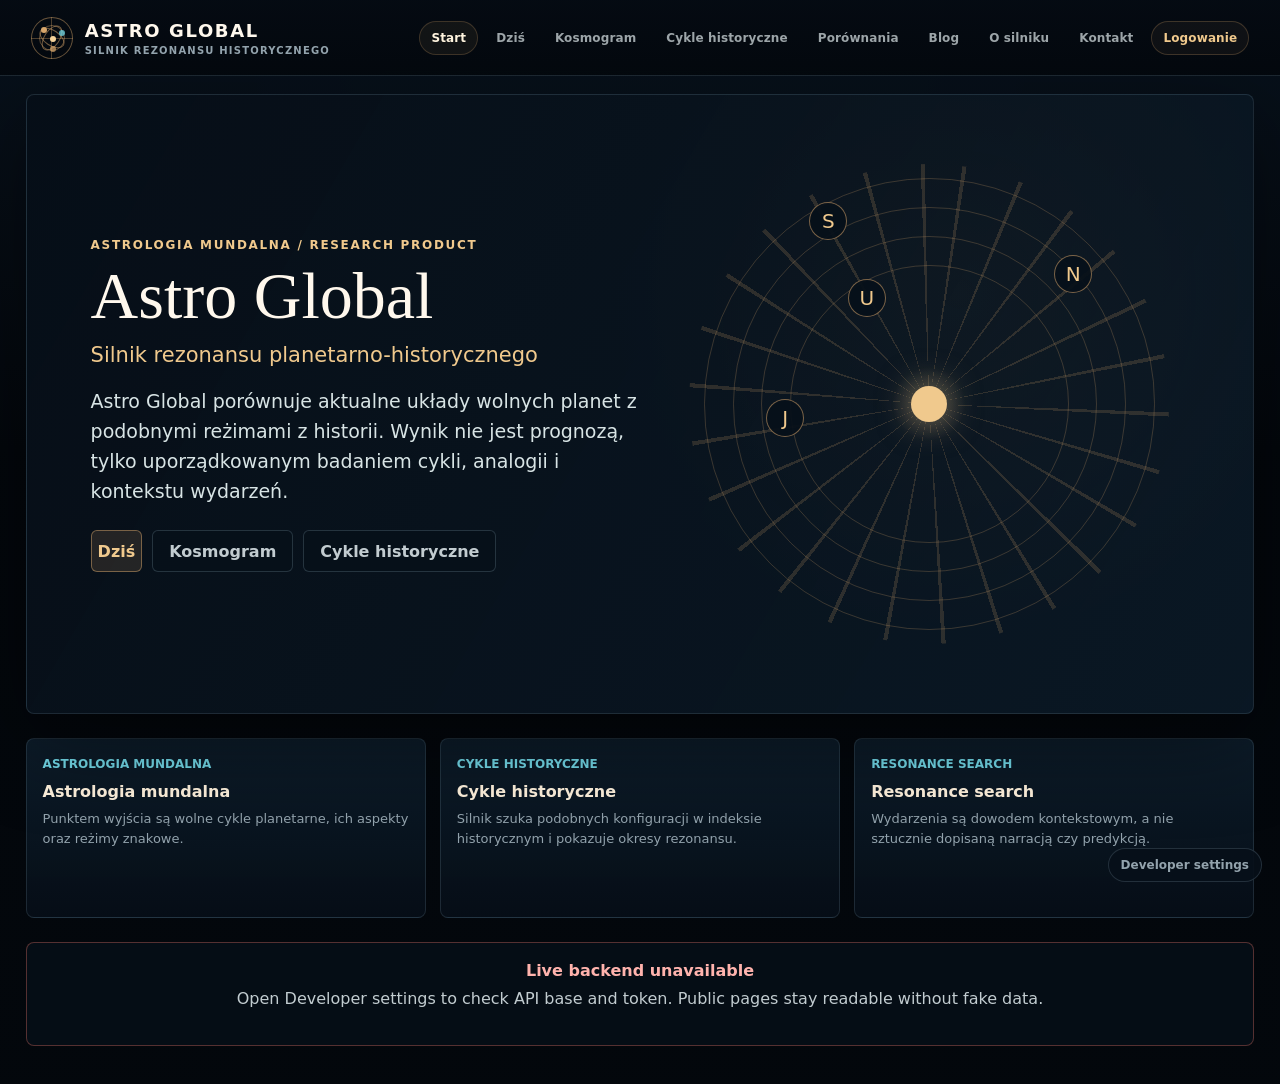
==== web/index.html @ 788c8b3d "feat: localize product navigation" ====
<!doctype html>
<html lang="en">
  <head>
    <meta charset="utf-8" />
    <meta name="viewport" content="width=device-width, initial-scale=1" />
    <meta http-equiv="Cache-Control" content="no-store" />
    <title>Astro Global</title>
    <link rel="icon" href="data:image/svg+xml,%3Csvg xmlns='http://www.w3.org/2000/svg' viewBox='0 0 64 64'%3E%3Ccircle cx='32' cy='32' r='28' fill='%23030a11' stroke='%23d6a56b' stroke-width='4'/%3E%3Ccircle cx='32' cy='32' r='6' fill='%23d6a56b'/%3E%3Cg fill='none' stroke='%2372d8e7' stroke-width='2'%3E%3Ccircle cx='32' cy='32' r='17'/%3E%3Cpath d='M32 6v10M32 48v10M6 32h10M48 32h10'/%3E%3C/g%3E%3C/svg%3E" />
    <link rel="stylesheet" href="./styles.css?v=20260526-polish-product-nav" />
  </head>
  <body>
    <header class="app-header">
      <a class="brand-lockup" href="#home" data-view="home" data-route="/" aria-label="Astro Global home">
        <span class="brand-mark" aria-hidden="true">
          <span class="brand-core"></span>
          <span class="brand-ring brand-ring-one"></span>
          <span class="brand-ring brand-ring-two"></span>
        </span>
        <span>
          <span class="brand-name">Astro Global</span>
          <span class="brand-subtitle">Silnik rezonansu historycznego</span>
        </span>
      </a>

      <nav class="primary-nav" aria-label="Main navigation">
        <button class="nav-link active" type="button" data-view="home" data-route="/">Start</button>
        <button class="nav-link" type="button" data-view="today" data-route="/dzis">Dziś</button>
        <button class="nav-link" type="button" data-view="chart" data-route="/kosmogram">Kosmogram</button>
        <button class="nav-link" type="button" data-view="explorer" data-route="/cykle-historyczne">Cykle historyczne</button>
        <button class="nav-link" type="button" data-view="compare" data-route="/porownania">Porównania</button>
        <button class="nav-link" type="button" data-view="blog" data-route="/blog">Blog</button>
        <button class="nav-link" type="button" data-view="engine" data-route="/o-silniku">O silniku</button>
        <button class="nav-link" type="button" data-view="contact" data-route="/kontakt">Kontakt</button>
        <button class="nav-link nav-login-link" type="button" data-view="login" data-route="/logowanie">Logowanie</button>
      </nav>

    </header>

    <details class="developer-drawer" id="developerSettings">
      <summary>Developer settings</summary>
      <div class="developer-panel" aria-label="Backend connection settings">
        <p class="developer-note">FastAPI connection for local development.</p>
        <label>
          API base
          <input id="apiBase" name="apiBase" value="http://127.0.0.1:8765" autocomplete="off" />
        </label>
        <label>
          Session token
          <input
            id="sessionToken"
            name="sessionToken"
            type="password"
            value="dev-local-token"
            autocomplete="off"
          />
        </label>
        <button class="primary-action" id="connectButton" type="button">Connect backend</button>
        <div class="connection-state" id="connectionState" aria-live="polite">
          <span class="status-pill">not connected</span>
        </div>
      </div>
    </details>

    <main class="site-shell">
      <div class="product-root" id="appRoot" aria-live="polite">
        <section class="page-shell shell-fallback">
          <div class="page-heading compact-heading">
            <p class="eyebrow">Astro Global</p>
            <h1>Loading observatory</h1>
            <p>
              The interactive Explorer is loading. If this message stays visible,
              refresh the page and keep using http://127.0.0.1:5173.
            </p>
          </div>
        </section>
      </div>
    </main>

    <script>
      window.__ASTRO_SHELL_READY = false;
      window.setTimeout(() => {
        const root = document.querySelector("#appRoot");
        if (!window.__ASTRO_SHELL_READY && root) {
          root.innerHTML = `
            <section class="page-shell">
              <div class="page-heading compact-heading">
                <p class="eyebrow">Frontend startup</p>
                <h1>Interactive shell did not start</h1>
                <p>
                  The page loaded, but the JavaScript shell did not render.
                  Refresh http://127.0.0.1:5173 and make sure you are not opening
                  web/index.html directly from disk.
                </p>
              </div>
            </section>
          `;
        }
      }, 2500);
    </script>
    <script src="./shell.js?v=20260526-polish-product-nav" type="module"></script>
  </body>
</html>
---- web/styles.css ----
:root {
  color-scheme: dark;
  --bg: #03070c;
  --bg-2: #07111b;
  --panel: rgba(9, 20, 31, 0.88);
  --panel-2: rgba(12, 28, 42, 0.76);
  --line: rgba(136, 166, 183, 0.18);
  --line-strong: rgba(214, 165, 107, 0.48);
  --text: #edf4f4;
  --muted: #93a3ad;
  --soft: #c2ccd0;
  --copper: #d6a56b;
  --copper-2: #f0c98d;
  --cyan: #72d8e7;
  --green: #93c77d;
  --violet: #a27ad1;
  --red: #ba5e55;
  --radius: 8px;
  --shadow: 0 26px 90px rgba(0, 0, 0, 0.42);
  font-family:
    Inter, ui-sans-serif, system-ui, -apple-system, BlinkMacSystemFont, "Segoe UI", sans-serif;
}

* {
  box-sizing: border-box;
}

html {
  min-width: 320px;
  background: var(--bg);
}

body {
  margin: 0;
  background:
    linear-gradient(180deg, rgba(8, 18, 29, 0.96), rgba(3, 7, 12, 0.98) 42%),
    radial-gradient(circle at 50% 0, rgba(114, 216, 231, 0.12), transparent 34%),
    var(--bg);
  color: var(--text);
}

body[data-current-view="explorer"] {
  background:
    radial-gradient(circle at 72% -8%, rgba(214, 165, 107, 0.07), transparent 30%),
    radial-gradient(circle at 50% 22%, rgba(75, 180, 207, 0.055), transparent 42%),
    linear-gradient(180deg, #03070c 0%, #030912 48%, #020509 100%);
}

body[data-current-view="explorer"] .primary-nav {
  display: none;
}

body[data-current-view="explorer"] .app-header {
  display: none;
}

body[data-current-view="explorer"] .developer-drawer {
  display: none;
}

body[data-current-view="explorer"] .site-shell {
  padding: 0;
}

button,
input,
select,
textarea {
  font: inherit;
}

button {
  cursor: pointer;
}

h1,
h2,
h3,
p {
  margin-top: 0;
}

h1 {
  margin-bottom: 10px;
  color: #fff8ed;
  font-family: Georgia, "Times New Roman", serif;
  font-size: 44px;
  font-weight: 500;
  line-height: 1;
  letter-spacing: 0;
}

h2 {
  margin-bottom: 0;
  color: #fff2dd;
  font-size: 21px;
  font-weight: 600;
  letter-spacing: 0;
}

h3 {
  margin-bottom: 8px;
  color: #fff2dd;
  font-size: 16px;
  font-weight: 600;
}

p {
  color: var(--soft);
  line-height: 1.58;
}

a {
  color: inherit;
}

.app-header {
  position: sticky;
  top: 0;
  z-index: 20;
  display: grid;
  grid-template-columns: minmax(220px, 310px) minmax(0, 1fr);
  gap: clamp(18px, 3vw, 44px);
  align-items: center;
  min-height: 76px;
  padding: 12px clamp(16px, 2.4vw, 34px);
  border-bottom: 1px solid var(--line);
  background:
    linear-gradient(180deg, rgba(5, 11, 18, 0.96), rgba(3, 8, 13, 0.94)),
    radial-gradient(circle at 26% -60%, rgba(214, 165, 107, 0.055), transparent 34%);
  backdrop-filter: blur(16px);
}

.brand-lockup {
  display: inline-grid;
  grid-template-columns: 42px 1fr;
  gap: 12px;
  align-items: center;
  color: var(--text);
  text-decoration: none;
}

.brand-mark {
  position: relative;
  width: 42px;
  height: 42px;
  border: 1px solid var(--line-strong);
  border-radius: 50%;
  background:
    linear-gradient(90deg, transparent 48%, rgba(214, 165, 107, 0.46) 49%, transparent 51%),
    linear-gradient(0deg, transparent 48%, rgba(214, 165, 107, 0.46) 49%, transparent 51%);
}

.brand-mark::before,
.brand-mark::after,
.brand-ring,
.brand-core {
  position: absolute;
  display: block;
  content: "";
}

.brand-mark::before {
  inset: 7px;
  border: 1px solid rgba(214, 165, 107, 0.42);
  border-radius: 50%;
}

.brand-mark::after {
  left: 9px;
  top: 9px;
  width: 6px;
  height: 6px;
  border-radius: 50%;
  background: var(--copper);
  box-shadow: 18px 3px 0 rgba(114, 216, 231, 0.75), 9px 19px 0 rgba(214, 165, 107, 0.72);
}

.brand-core {
  left: 18px;
  top: 18px;
  width: 6px;
  height: 6px;
  border-radius: 50%;
  background: #f5d29a;
}

.brand-ring {
  border: 1px solid rgba(214, 165, 107, 0.52);
  border-radius: 50%;
  transform: rotate(34deg);
}

.brand-ring-one {
  inset: 12px 6px;
}

.brand-ring-two {
  inset: 6px 12px;
}

.brand-name {
  display: block;
  color: #fff8ed;
  font-size: 18px;
  font-weight: 720;
  letter-spacing: 0.09em;
  text-transform: uppercase;
}

.brand-subtitle {
  display: block;
  margin-top: 4px;
  color: var(--muted);
  font-size: 10px;
  font-weight: 650;
  letter-spacing: 0.12em;
  text-transform: uppercase;
}

.primary-nav {
  display: flex;
  flex-wrap: wrap;
  gap: 4px 6px;
  justify-content: end;
  align-items: center;
}

.nav-link {
  min-height: 34px;
  padding: 0 11px;
  border: 1px solid transparent;
  border-radius: 999px;
  background: transparent;
  color: rgba(216, 226, 228, 0.72);
  font-size: 12px;
  font-weight: 620;
  letter-spacing: 0.01em;
  text-decoration: none;
  text-transform: none;
  transition: border-color 150ms ease, background 150ms ease, color 150ms ease;
}

.nav-link:hover,
.nav-link.active {
  color: #fff4df;
  border-color: rgba(214, 165, 107, 0.22);
  background: rgba(214, 165, 107, 0.07);
}

.nav-link-anchor {
  display: inline-flex;
  align-items: center;
}

.nav-login-link {
  color: #f0c98d;
  border-color: rgba(214, 165, 107, 0.24);
  background: rgba(214, 165, 107, 0.055);
}

.header-actions {
  display: flex;
  gap: 10px;
  justify-content: end;
}

.icon-button,
.profile-chip {
  display: inline-grid;
  place-items: center;
  width: 40px;
  height: 40px;
  border: 1px solid var(--line);
  border-radius: 50%;
  background: rgba(13, 27, 40, 0.62);
  color: var(--text);
}

.profile-chip {
  border-color: rgba(214, 165, 107, 0.58);
  color: var(--copper-2);
  font-size: 13px;
}

.site-shell {
  padding: 18px clamp(14px, 2vw, 28px) 38px;
}

.product-intro {
  display: grid;
  grid-template-columns: minmax(280px, 1fr) minmax(260px, 620px);
  gap: 24px;
  align-items: end;
  min-height: 190px;
  padding: 34px 8px 28px;
}

.intro-copy {
  max-width: 780px;
  margin-bottom: 0;
  color: #d8e4e5;
  font-size: 18px;
}

.intro-metrics {
  display: grid;
  grid-template-columns: repeat(3, minmax(0, 1fr));
  gap: 10px;
}

.intro-metrics span {
  min-height: 78px;
  padding: 14px;
  border: 1px solid var(--line);
  border-radius: var(--radius);
  background: rgba(10, 22, 34, 0.78);
  color: var(--muted);
  font-size: 12px;
  line-height: 1.35;
}

.intro-metrics strong {
  display: block;
  margin-bottom: 4px;
  color: var(--copper-2);
  font-size: 20px;
}

.workspace {
  display: grid;
  grid-template-columns: minmax(238px, 280px) minmax(0, 1fr) minmax(280px, 330px);
  gap: 14px;
  align-items: start;
}

.side-panel,
.observatory-panel,
.sub-panel,
.research-card,
.contact-form {
  border: 1px solid var(--line);
  border-radius: var(--radius);
  background:
    linear-gradient(180deg, rgba(13, 29, 43, 0.88), rgba(5, 13, 22, 0.92)),
    var(--panel);
  box-shadow: var(--shadow);
}

.side-panel,
.observatory-panel {
  min-height: 680px;
}

.side-panel {
  display: grid;
  gap: 14px;
  padding: 18px;
}

.observatory-panel {
  overflow: hidden;
}

.panel-heading,
.panel-topline {
  display: flex;
  gap: 14px;
  align-items: center;
  justify-content: space-between;
}

.panel-topline {
  padding: 18px 22px 14px;
  border-bottom: 1px solid var(--line);
}

.eyebrow {
  margin: 0 0 8px;
  color: var(--copper-2);
  font-size: 12px;
  font-weight: 800;
  letter-spacing: 1.7px;
  text-transform: uppercase;
}

.panel-note {
  margin: 0 0 10px;
  color: var(--muted);
  font-size: 13px;
}

.status-pill {
  display: inline-flex;
  align-items: center;
  min-height: 24px;
  padding: 0 9px;
  border: 1px solid rgba(214, 165, 107, 0.26);
  border-radius: 999px;
  background: rgba(214, 165, 107, 0.08);
  color: var(--copper-2);
  font-size: 11px;
  font-weight: 700;
  white-space: nowrap;
}

.status-pill.live {
  border-color: rgba(114, 216, 231, 0.32);
  background: rgba(114, 216, 231, 0.08);
  color: var(--cyan);
}

.planet-list,
.context-list {
  display: grid;
  gap: 0;
  margin: 0;
  padding: 0;
  list-style: none;
}

.planet-list li,
.score-list li {
  display: flex;
  align-items: center;
  justify-content: space-between;
  gap: 10px;
  min-height: 34px;
  border-bottom: 1px solid rgba(136, 166, 183, 0.1);
  color: var(--soft);
  font-size: 13px;
}

.planet-list strong,
.score-list strong {
  color: #dce7e7;
  font-size: 12px;
  font-weight: 500;
  text-align: right;
}

.sub-panel {
  padding: 16px;
  box-shadow: none;
}

.resonance-list {
  display: grid;
  gap: 12px;
}

.resonance-list article {
  display: grid;
  grid-template-columns: 38px 1fr auto;
  gap: 12px;
  align-items: center;
}

.resonance-list h3,
.resonance-list p {
  margin: 0;
}

.resonance-list h3 {
  font-size: 14px;
}

.resonance-list p,
.resonance-list strong {
  color: var(--muted);
  font-size: 11px;
  font-weight: 500;
}

.cycle-icon {
  display: grid;
  place-items: center;
  width: 38px;
  height: 38px;
  border: 1px solid rgba(214, 165, 107, 0.38);
  border-radius: 50%;
  color: var(--copper-2);
}

.tool-row {
  display: flex;
  flex-wrap: wrap;
  gap: 7px;
  justify-content: end;
}

.tool-chip {
  min-height: 34px;
  padding: 0 12px;
  border: 1px solid rgba(136, 166, 183, 0.12);
  border-radius: 6px;
  background: rgba(7, 18, 29, 0.76);
  color: var(--muted);
  font-size: 11px;
  text-transform: uppercase;
}

.tool-chip.active {
  border-color: rgba(214, 165, 107, 0.5);
  color: var(--copper-2);
}

.sky-stage {
  position: relative;
  display: grid;
  grid-template-columns: minmax(320px, 1fr) minmax(210px, 270px);
  gap: 12px;
  min-height: 390px;
  padding: 22px;
  overflow: hidden;
  border-bottom: 1px solid var(--line);
}

.star-field {
  position: absolute;
  inset: 0;
  opacity: 0.78;
  background-image:
    radial-gradient(circle at 12% 22%, rgba(240, 201, 141, 0.9) 0 1px, transparent 2px),
    radial-gradient(circle at 36% 14%, rgba(114, 216, 231, 0.74) 0 1px, transparent 2px),
    radial-gradient(circle at 58% 28%, rgba(240, 201, 141, 0.75) 0 1px, transparent 2px),
    radial-gradient(circle at 78% 18%, rgba(240, 201, 141, 0.65) 0 1px, transparent 2px),
    radial-gradient(circle at 88% 52%, rgba(114, 216, 231, 0.55) 0 1px, transparent 2px),
    linear-gradient(rgba(214, 165, 107, 0.08) 1px, transparent 1px),
    linear-gradient(90deg, rgba(214, 165, 107, 0.08) 1px, transparent 1px);
  background-size: auto, auto, auto, auto, auto, 86px 86px, 86px 86px;
}

.orbital-map {
  position: relative;
  z-index: 1;
  width: min(100%, 570px);
  aspect-ratio: 1;
  margin: auto;
  border-radius: 50%;
  background:
    radial-gradient(circle, rgba(240, 201, 141, 0.18), transparent 11%),
    repeating-conic-gradient(from 8deg, rgba(214, 165, 107, 0.18) 0 1deg, transparent 1deg 14deg);
}

.sun-core,
.orbit,
.planet-marker {
  position: absolute;
  display: grid;
  place-items: center;
  border-radius: 50%;
}

.sun-core {
  left: 50%;
  top: 50%;
  width: 36px;
  height: 36px;
  background: var(--copper-2);
  transform: translate(-50%, -50%);
  box-shadow: 0 0 34px rgba(240, 201, 141, 0.5);
}

.orbit {
  inset: var(--inset);
  border: 1px solid rgba(214, 165, 107, 0.24);
}

.orbit-one {
  --inset: 21%;
}

.orbit-two {
  --inset: 15%;
}

.orbit-three {
  --inset: 9%;
}

.orbit-four {
  --inset: 3%;
}

.orbit-five {
  --inset: -3%;
}

.planet-marker {
  z-index: 2;
  width: 38px;
  height: 38px;
  border: 1px solid rgba(214, 165, 107, 0.56);
  background: rgba(7, 16, 26, 0.94);
  color: var(--copper-2);
  font-size: 20px;
}

.saturn {
  left: 25%;
  top: 8%;
}

.jupiter {
  left: 16%;
  top: 49%;
}

.uranus {
  left: 33%;
  top: 24%;
}

.neptune {
  left: 76%;
  top: 19%;
}

.pluto {
  left: 66%;
  top: 75%;
}

.node {
  left: 37%;
  top: 78%;
}

.active-resonance {
  position: relative;
  z-index: 1;
  align-self: center;
  padding: 20px;
  border: 1px solid var(--line);
  border-radius: var(--radius);
  background: rgba(8, 18, 28, 0.88);
}

.active-resonance h3 {
  margin-bottom: 4px;
  font-family: Georgia, "Times New Roman", serif;
  font-size: 24px;
  font-weight: 500;
}

.resonance-type {
  margin-bottom: 8px;
  color: var(--copper);
  font-size: 12px;
  text-transform: uppercase;
}

.active-resonance > strong {
  display: block;
  margin-bottom: 18px;
  color: var(--copper-2);
  font-size: 32px;
  font-weight: 500;
}

dl {
  display: grid;
  gap: 10px;
  margin: 0 0 18px;
}

dl div {
  display: grid;
  gap: 2px;
}

dt {
  color: var(--muted);
  font-size: 12px;
}

dd {
  margin: 0;
  color: var(--text);
  font-size: 13px;
}

.text-action {
  min-height: 34px;
  padding: 0;
  border: 0;
  background: transparent;
  color: var(--copper-2);
  font-weight: 700;
  text-transform: uppercase;
}

.timeline-module {
  padding: 14px 22px 0;
  border-bottom: 1px solid var(--line);
}

.timeline-scale,
.timeline-track {
  position: relative;
  display: grid;
  grid-template-columns: repeat(6, 1fr);
  align-items: center;
  min-height: 32px;
}

.timeline-scale {
  color: var(--muted);
  font-size: 12px;
}

.timeline-track {
  margin-bottom: 18px;
  border-top: 1px solid rgba(214, 165, 107, 0.38);
  border-bottom: 1px solid rgba(136, 166, 183, 0.12);
}

.timeline-track span {
  position: absolute;
  top: -5px;
  width: 9px;
  height: 9px;
  border-radius: 50%;
  background: var(--copper);
}

.timeline-track .hot {
  background: var(--red);
}

.timeline-track .cyan {
  background: var(--cyan);
}

.era-cards {
  display: grid;
  grid-template-columns: repeat(5, minmax(120px, 1fr));
  gap: 8px;
  padding-bottom: 14px;
}

.era-cards article {
  min-height: 116px;
  padding: 12px;
  border: 1px solid rgba(136, 166, 183, 0.15);
  border-radius: 6px;
  background: rgba(8, 18, 29, 0.7);
}

.era-cards article.selected {
  border-color: var(--line-strong);
}

.era-cards strong {
  display: block;
  margin-bottom: 8px;
  color: var(--copper-2);
}

.era-cards span {
  display: block;
  margin-bottom: 6px;
  color: var(--text);
  font-size: 13px;
}

.era-cards p {
  margin-bottom: 0;
  color: var(--muted);
  font-size: 12px;
  line-height: 1.45;
}

.view-panel {
  padding: 20px 22px 22px;
}

.view-intro {
  display: grid;
  grid-template-columns: minmax(180px, 260px) 1fr;
  gap: 18px;
  align-items: start;
  margin-bottom: 16px;
}

.view-intro p:last-child {
  margin-bottom: 0;
}

.research-grid {
  display: grid;
  grid-template-columns: repeat(3, minmax(0, 1fr));
  gap: 10px;
}

.research-card {
  min-height: 180px;
  padding: 16px;
  box-shadow: none;
}

.card-label {
  margin-bottom: 8px;
  color: var(--cyan);
  font-size: 12px;
  font-weight: 800;
  text-transform: uppercase;
}

.research-card p:not(.card-label) {
  margin-bottom: 14px;
  color: var(--muted);
  font-size: 13px;
}

.badge-row {
  display: flex;
  flex-wrap: wrap;
  gap: 7px;
}

.cycle-bars {
  display: grid;
  gap: 18px;
}

.cycle-bars article div {
  display: flex;
  justify-content: space-between;
  gap: 12px;
}

.cycle-bars strong,
.cycle-bars span,
.cycle-bars p {
  font-size: 12px;
}

.cycle-bars span,
.cycle-bars p {
  color: var(--muted);
}

meter {
  width: 100%;
  height: 6px;
  margin: 8px 0;
}

meter::-webkit-meter-bar {
  border: 0;
  border-radius: 99px;
  background: rgba(136, 166, 183, 0.14);
}

meter::-webkit-meter-optimum-value {
  border-radius: 99px;
  background: linear-gradient(90deg, var(--copper), var(--copper-2));
}

.confidence-panel {
  display: grid;
  grid-template-columns: 116px 1fr;
  gap: 14px;
  align-items: center;
}

.confidence-panel .eyebrow {
  grid-column: 1 / -1;
}

.confidence-ring {
  display: grid;
  place-items: center;
  width: 108px;
  aspect-ratio: 1;
  border-radius: 50%;
  background:
    radial-gradient(circle at center, rgba(7, 16, 25, 1) 0 57%, transparent 58%),
    conic-gradient(var(--copper-2) 0 259deg, rgba(136, 166, 183, 0.18) 259deg);
}

.confidence-ring span {
  color: var(--copper-2);
  font-size: 25px;
}

.confidence-ring small {
  color: var(--muted);
  font-size: 10px;
  text-transform: uppercase;
}

.score-list {
  display: grid;
  gap: 4px;
  margin: 0;
  padding: 0;
  list-style: none;
}

.context-list {
  gap: 16px;
}

.context-list li {
  display: grid;
  grid-template-columns: 46px 1fr;
  gap: 12px;
  color: var(--muted);
  font-size: 13px;
}

.context-list strong {
  color: var(--copper-2);
}

.contact-form {
  display: grid;
  grid-template-columns: repeat(3, minmax(0, 1fr));
  gap: 12px;
  margin-top: 12px;
  padding: 16px;
  box-shadow: none;
}

label {
  display: grid;
  gap: 6px;
  color: var(--muted);
  font-size: 12px;
  font-weight: 700;
  text-transform: uppercase;
}

input,
select,
textarea {
  width: 100%;
  min-height: 40px;
  border: 1px solid rgba(136, 166, 183, 0.22);
  border-radius: 6px;
  background: rgba(4, 11, 18, 0.86);
  color: var(--text);
  padding: 9px 10px;
}

textarea {
  resize: vertical;
}

.wide-field {
  grid-column: span 3;
}

.consent-field {
  grid-template-columns: 18px 1fr;
  align-items: center;
  text-transform: none;
}

.consent-field input {
  min-height: 18px;
}

.primary-action {
  min-height: 42px;
  border: 1px solid var(--line-strong);
  border-radius: 6px;
  background: rgba(214, 165, 107, 0.14);
  color: var(--copper-2);
  font-weight: 800;
}

.form-state {
  align-self: center;
  color: var(--cyan);
  font-size: 13px;
}

.topbar {
  display: flex;
  align-items: end;
  justify-content: space-between;
  gap: 24px;
  min-height: 120px;
  padding: 28px clamp(18px, 4vw, 56px) 22px;
  border-bottom: 1px solid var(--line);
  background: rgba(3, 8, 13, 0.92);
}

.topbar-side,
.site-nav,
.status-strip {
  display: flex;
  flex-wrap: wrap;
  gap: 8px;
  justify-content: end;
}

.site-nav a,
.badge {
  display: inline-flex;
  align-items: center;
  min-height: 32px;
  padding: 0 12px;
  border: 1px solid var(--line);
  border-radius: 999px;
  background: rgba(10, 22, 34, 0.78);
  color: var(--copper-2);
  font-size: 12px;
  font-weight: 800;
  text-decoration: none;
}

.badge.ok {
  color: var(--cyan);
}

.badge.muted {
  color: var(--muted);
}

.band {
  padding: 24px clamp(18px, 4vw, 56px);
  border-bottom: 1px solid var(--line);
}

.transparency-grid {
  display: grid;
  grid-template-columns: repeat(auto-fit, minmax(260px, 1fr));
  gap: 14px;
}

.transparency-card {
  min-height: 190px;
  padding: 18px;
  border: 1px solid var(--line);
  border-radius: var(--radius);
  background: var(--panel);
}

.transparency-note {
  color: var(--muted);
  line-height: 1.6;
}

.plain-list {
  margin: 12px 0 0;
  padding-left: 20px;
  line-height: 1.65;
}

.developer-drawer {
  position: fixed;
  right: 18px;
  top: auto;
  bottom: 18px;
  z-index: 30;
  max-width: min(520px, calc(100vw - 36px));
}

.developer-drawer summary {
  display: inline-flex;
  align-items: center;
  min-height: 34px;
  padding: 0 12px;
  border: 1px solid rgba(136, 166, 183, 0.22);
  border-radius: 999px;
  background: rgba(7, 16, 25, 0.92);
  color: var(--muted);
  font-size: 12px;
  font-weight: 800;
  list-style: none;
  cursor: pointer;
}

.developer-drawer summary::-webkit-details-marker {
  display: none;
}

.developer-panel {
  display: grid;
  grid-template-columns: 1fr 1fr auto;
  gap: 12px;
  align-items: end;
  margin-top: 8px;
  padding: 14px;
  border: 1px solid var(--line);
  border-radius: var(--radius);
  background: rgba(4, 11, 18, 0.98);
  box-shadow: var(--shadow);
}

.developer-note,
.connection-state {
  grid-column: 1 / -1;
  margin: 0;
  color: var(--muted);
  font-size: 12px;
}

.product-root {
  display: grid;
  gap: 24px;
}

.explorer-observatory-page {
  display: grid;
  gap: 16px;
}

.explorer-command-bar {
  display: grid;
  grid-template-columns: minmax(240px, 420px) auto 1fr;
  gap: 12px;
  align-items: end;
  padding: 14px 16px;
  border: 1px solid var(--line);
  border-radius: var(--radius);
  background: rgba(4, 11, 18, 0.84);
  box-shadow: 0 18px 58px rgba(0, 0, 0, 0.28);
}

.explorer-command-bar .example-row {
  align-self: end;
  justify-content: end;
}

.explorer-result-stage {
  display: grid;
  gap: 16px;
}

.simple-explorer-shell {
  display: grid;
  gap: 18px;
}

.simple-explorer-hero,
.simple-regime-panel,
.simple-analogue-panel,
.simple-narrative-panel,
.advanced-explorer-details {
  border: 1px solid var(--line);
  border-radius: var(--radius);
  background:
    linear-gradient(180deg, rgba(11, 24, 37, 0.88), rgba(5, 13, 22, 0.94)),
    var(--panel);
  box-shadow: var(--shadow);
}

.simple-explorer-hero,
.simple-panel-head {
  display: flex;
  gap: 18px;
  align-items: start;
  justify-content: space-between;
}

.simple-explorer-hero {
  padding: 22px;
}

.simple-explorer-hero h1,
.simple-panel-head h2,
.simple-regime-panel h2,
.simple-narrative-panel h2 {
  font-family: var(--font-serif);
  font-weight: 500;
}

.simple-explorer-hero h1 {
  max-width: 900px;
  margin-bottom: 8px;
  font-size: clamp(30px, 4vw, 52px);
  line-height: 1.02;
}

.simple-explorer-hero h1 span {
  white-space: nowrap;
}

.simple-explorer-hero p,
.simple-panel-head p,
.simple-regime-panel p,
.simple-narrative-panel p {
  margin: 0;
  color: var(--muted);
  line-height: 1.55;
}

.simple-regime-panel {
  display: grid;
  grid-template-columns: minmax(220px, 0.8fr) repeat(2, minmax(240px, 1fr));
  gap: 28px;
  padding: 24px;
}

.simple-regime-panel h2 {
  margin-bottom: 8px;
  color: var(--copper-2);
  font-size: clamp(36px, 5vw, 64px);
  line-height: 1;
}

.simple-regime-column {
  display: grid;
  align-content: start;
  gap: 10px;
}

.simple-list {
  display: grid;
  gap: 10px;
  margin: 0;
  padding: 0;
  color: var(--text);
  list-style: none;
}

.simple-list li {
  position: relative;
  padding-left: 18px;
  line-height: 1.4;
}

.simple-list li::before {
  position: absolute;
  left: 0;
  top: 0.7em;
  width: 7px;
  height: 7px;
  border-radius: 50%;
  background: var(--copper);
  content: "";
}

.simple-inline-advanced {
  grid-column: 1 / -1;
  padding-top: 12px;
  border-top: 1px solid rgba(136, 166, 183, 0.13);
}

.simple-inline-advanced summary,
.advanced-explorer-details summary {
  cursor: pointer;
  color: var(--copper-2);
  font-size: 12px;
  font-weight: 900;
  text-transform: uppercase;
}

.simple-analogue-panel {
  overflow: hidden;
}

.simple-panel-head {
  padding: 22px 24px 16px;
  border-bottom: 1px solid var(--line);
}

.simple-panel-head h2 {
  margin-bottom: 8px;
  font-size: clamp(28px, 3.8vw, 42px);
}

.simple-sky-stage {
  position: relative;
  display: grid;
  place-items: center;
  min-height: 320px;
  overflow: hidden;
  border-bottom: 1px solid var(--line);
  background:
    radial-gradient(circle at 50% 44%, rgba(214, 165, 107, 0.12), transparent 38%),
    linear-gradient(180deg, rgba(3, 9, 15, 0.35), rgba(4, 11, 18, 0.74));
}

.simple-sky-stage .star-field {
  position: absolute;
  inset: 0;
  opacity: 0.72;
  background-image:
    radial-gradient(circle at 12% 22%, rgba(240, 201, 141, 0.95) 0 1px, transparent 2px),
    radial-gradient(circle at 36% 14%, rgba(114, 216, 231, 0.7) 0 1px, transparent 2px),
    radial-gradient(circle at 58% 28%, rgba(240, 201, 141, 0.74) 0 1px, transparent 2px),
    radial-gradient(circle at 78% 18%, rgba(240, 201, 141, 0.62) 0 1px, transparent 2px),
    radial-gradient(circle at 88% 52%, rgba(114, 216, 231, 0.45) 0 1px, transparent 2px),
    linear-gradient(rgba(214, 165, 107, 0.05) 1px, transparent 1px),
    linear-gradient(90deg, rgba(214, 165, 107, 0.05) 1px, transparent 1px);
  background-size: auto, auto, auto, auto, auto, 96px 96px, 96px 96px;
}

.simple-sky-stage .resonance-wheel {
  max-width: min(380px, 68vw);
}

.simple-analogue-grid {
  display: grid;
  grid-template-columns: repeat(auto-fit, minmax(250px, 1fr));
  gap: 12px;
  padding: 18px;
}

.simple-analogue-card {
  display: grid;
  gap: 10px;
  min-height: 260px;
  padding: 18px;
  border: 1px solid rgba(136, 166, 183, 0.15);
  border-radius: var(--radius-sm);
  background: rgba(8, 18, 29, 0.72);
  color: var(--soft);
  text-align: left;
}

.simple-analogue-card.selected {
  border-color: var(--line-strong);
  background: rgba(214, 165, 107, 0.08);
}

.analogue-period {
  color: var(--copper-2);
  font-family: var(--font-serif);
  font-size: 24px;
  line-height: 1.12;
}

.simple-analogue-card strong {
  color: var(--text);
  font-size: 15px;
  line-height: 1.35;
}

.subtle-line {
  color: var(--muted);
  font-size: 12px;
}

.confidence-pill {
  display: inline-flex;
  width: fit-content;
  align-items: center;
  min-height: 28px;
  padding: 0 10px;
  border: 1px solid rgba(214, 165, 107, 0.34);
  border-radius: 999px;
  color: var(--copper-2);
  background: rgba(214, 165, 107, 0.08);
  font-size: 12px;
  font-weight: 900;
}

.theme-row {
  display: flex;
  flex-wrap: wrap;
  gap: 6px;
}

.theme-row span {
  display: inline-flex;
  align-items: center;
  min-height: 26px;
  padding: 0 9px;
  border: 1px solid rgba(114, 216, 231, 0.14);
  border-radius: 999px;
  color: var(--cyan);
  background: rgba(114, 216, 231, 0.06);
  font-size: 11px;
  font-weight: 800;
}

.simple-analogue-card ul {
  display: grid;
  gap: 6px;
  margin: 0;
  padding-left: 16px;
  color: var(--muted);
  font-size: 13px;
  line-height: 1.4;
}

.simple-narrative-panel {
  padding: 22px;
}

.simple-narrative-panel .simple-panel-head {
  padding: 0 0 16px;
  border-bottom: 0;
}

.narrative-grid {
  display: grid;
  grid-template-columns: minmax(280px, 0.9fr) repeat(2, minmax(260px, 1fr));
  gap: 14px;
  margin-top: 16px;
}

.narrative-grid > article,
.advanced-grid > article {
  padding: 16px;
  border: 1px solid rgba(136, 166, 183, 0.14);
  border-radius: var(--radius-sm);
  background: rgba(5, 15, 25, 0.64);
}

.narrative-themes {
  margin-top: 14px;
}

.simple-event-list {
  display: grid;
  gap: 10px;
}

.simple-event {
  display: grid;
  gap: 8px;
  padding-bottom: 10px;
  border-bottom: 1px solid rgba(136, 166, 183, 0.11);
}

.simple-event:last-child {
  padding-bottom: 0;
  border-bottom: 0;
}

.simple-event strong,
.simple-event span {
  display: block;
}

.simple-event strong {
  color: var(--text);
  font-size: 14px;
}

.simple-event span {
  margin-top: 3px;
  color: var(--muted);
  font-size: 12px;
}

.advanced-explorer-details {
  padding: 18px;
}

.advanced-grid {
  display: grid;
  grid-template-columns: repeat(auto-fit, minmax(260px, 1fr));
  gap: 12px;
  margin-top: 14px;
}

.reference-explorer-page {
  margin-inline: 0;
}

.explorer-reference-frame {
  display: grid;
  grid-template-areas:
    "top top"
    "rail main";
  grid-template-columns: 104px minmax(0, 1fr);
  grid-template-rows: 88px minmax(0, 1fr);
  min-height: 100vh;
  overflow: hidden;
  border: 0;
  border-radius: 0;
  background:
    radial-gradient(circle at 63% -18%, rgba(214, 165, 107, 0.065), transparent 31%),
    radial-gradient(circle at 18% -16%, rgba(64, 122, 151, 0.075), transparent 30%),
    linear-gradient(180deg, rgba(3, 8, 14, 0.99), rgba(2, 7, 12, 0.99) 58%, rgba(2, 5, 9, 1));
  box-shadow: none;
}

.explorer-top-bar {
  grid-area: top;
  display: grid;
  grid-template-columns: 232px minmax(0, 1fr) 164px 40px;
  gap: 10px;
  align-items: stretch;
  min-width: 0;
  min-height: 88px;
  padding: 14px 22px 0 24px;
  border: 0;
  border-bottom: 1px solid rgba(136, 166, 183, 0.09);
  border-radius: 0;
  background:
    linear-gradient(180deg, rgba(5, 12, 20, 0.99) 0%, rgba(3, 9, 16, 0.96) 68%, rgba(4, 11, 18, 0.99) 100%),
    radial-gradient(circle at 45% -18%, rgba(214, 165, 107, 0.035), transparent 38%),
    radial-gradient(circle at 9% -26%, rgba(75, 180, 207, 0.035), transparent 32%);
  box-shadow:
    inset 0 1px 0 rgba(255, 255, 255, 0.018),
    0 18px 42px rgba(0, 0, 0, 0.24);
}

.explorer-brand-lockup {
  display: grid;
  grid-template-columns: 42px minmax(0, 1fr);
  gap: 10px;
  align-items: center;
  min-width: 0;
  padding-bottom: 14px;
}

.explorer-brand-mark {
  position: relative;
  display: block;
  width: 42px;
  height: 42px;
  border: 1px solid rgba(214, 165, 107, 0.66);
  border-radius: 50%;
  background:
    linear-gradient(90deg, transparent 48%, rgba(214, 165, 107, 0.5) 49%, transparent 51%),
    linear-gradient(0deg, transparent 48%, rgba(214, 165, 107, 0.5) 49%, transparent 51%);
  box-shadow: 0 0 24px rgba(214, 165, 107, 0.08);
}

.explorer-brand-mark::before,
.explorer-brand-mark::after,
.explorer-brand-mark span {
  position: absolute;
  display: block;
  content: "";
}

.explorer-brand-mark::before {
  inset: 8px;
  border: 1px solid rgba(214, 165, 107, 0.36);
  border-radius: 50%;
}

.explorer-brand-mark::after {
  left: 10px;
  top: 11px;
  width: 6px;
  height: 6px;
  border-radius: 50%;
  background: rgba(240, 201, 141, 0.9);
  box-shadow: 19px 3px 0 rgba(194, 204, 208, 0.56), 11px 20px 0 rgba(214, 165, 107, 0.66);
}

.explorer-brand-mark span {
  left: 19px;
  top: 19px;
  width: 7px;
  height: 7px;
  border-radius: 50%;
  background: #f0c98d;
}

.explorer-brand-lockup strong {
  display: block;
  color: #fbf4e9;
  font-size: 16px;
  font-weight: 740;
  letter-spacing: 0.09em;
  line-height: 1;
  text-transform: uppercase;
}

.explorer-brand-lockup small {
  display: block;
  margin-top: 5px;
  color: rgba(218, 228, 229, 0.84);
  font-size: 9px;
  font-weight: 680;
  letter-spacing: 0.09em;
  line-height: 1.24;
  text-transform: uppercase;
}

.explorer-side-rail {
  grid-area: rail;
  display: grid;
  grid-template-rows: repeat(6, min-content) 1fr min-content;
  gap: 7px;
  padding: 14px 0 16px;
  border-right: 1px solid rgba(136, 166, 183, 0.09);
  background:
    linear-gradient(180deg, rgba(6, 16, 27, 0.74), rgba(3, 9, 16, 0.88)),
    radial-gradient(circle at 100% 4%, rgba(75, 180, 207, 0.045), transparent 34%);
}

.explorer-side-rail button {
  display: grid;
  place-items: center;
  gap: 6px;
  min-height: 67px;
  padding: 9px 6px;
  border: 0;
  border-radius: 0;
  color: rgba(194, 204, 208, 0.74);
  background: transparent;
  font-size: 11px;
  font-weight: 500;
  letter-spacing: 0.01em;
  text-transform: none;
}

.explorer-side-rail button span {
  display: grid;
  place-items: center;
  width: 26px;
  height: 26px;
  border: 1px solid rgba(136, 166, 183, 0.14);
  border-radius: 50%;
  color: rgba(194, 204, 208, 0.64);
  font-family: Georgia, "Times New Roman", serif;
  font-size: 15px;
  font-weight: 400;
  letter-spacing: 0;
}

.explorer-side-rail button.active {
  color: var(--copper-2);
  background: linear-gradient(90deg, rgba(214, 165, 107, 0.13), rgba(75, 180, 207, 0.035));
  box-shadow: inset 2px 0 0 rgba(214, 165, 107, 0.9);
}

.explorer-side-rail button.active span {
  border-color: rgba(214, 165, 107, 0.5);
  color: var(--copper-2);
}

.side-rail-spacer {
  min-height: 20px;
}

.explorer-main-area {
  grid-area: main;
  display: grid;
  grid-template-rows: auto;
  align-content: start;
  min-width: 0;
  padding: 3px 24px 28px;
}

.explorer-mode-bar {
  display: grid;
  grid-template-columns: minmax(0, 1fr) minmax(180px, 220px) auto;
  gap: 14px;
  align-items: center;
  padding: 0 0 14px;
  border: 0;
  border-bottom: 1px solid rgba(136, 166, 183, 0.12);
  border-radius: 0;
  background: transparent;
  box-shadow: none;
}

.mode-tabs {
  display: grid;
  grid-template-columns: repeat(9, minmax(82px, 1fr));
  align-items: stretch;
  gap: 3px;
  width: min(100%, 1180px);
  min-width: 0;
  padding-right: 0;
}

.product-toolbar-nav {
  display: flex;
  flex-wrap: wrap;
  gap: 4px 6px;
  justify-content: end;
  align-items: center;
}

.product-nav-link {
  min-height: 34px;
  padding: 0 11px;
  border: 1px solid transparent;
  border-radius: 999px;
  background: transparent;
  color: rgba(216, 226, 228, 0.72);
  font-size: 12px;
  font-weight: 620;
  letter-spacing: 0.01em;
  white-space: nowrap;
  transition: border-color 150ms ease, background 150ms ease, color 150ms ease;
}

.product-nav-link:hover,
.product-nav-link.active {
  color: #fff4df;
  border-color: rgba(214, 165, 107, 0.22);
  background: rgba(214, 165, 107, 0.07);
}

.product-mode-tabs {
  display: flex;
  flex-wrap: nowrap;
  justify-content: center;
  align-items: center;
  align-content: start;
  padding-top: 13px;
}

.product-mode-tabs .product-nav-link {
  display: inline-flex;
  flex: 0 1 auto;
  align-items: center;
  justify-content: center;
  min-height: 34px;
  padding: 0 7px;
  color: rgba(220, 228, 230, 0.68);
  font-size: clamp(10px, 0.68vw, 11.5px);
}

.product-mode-tabs .product-nav-link.active {
  color: var(--copper-2);
  background:
    linear-gradient(180deg, rgba(214, 165, 107, 0.09), rgba(214, 165, 107, 0.035));
  box-shadow: inset 0 -1px 0 rgba(240, 201, 141, 0.54);
}

.mode-tabs span {
  position: relative;
  display: grid;
  grid-template-rows: 23px min-content;
  place-items: center;
  min-height: 88px;
  padding: 10px 14px 15px;
  border-left: 1px solid rgba(136, 166, 183, 0.06);
  color: rgba(194, 204, 208, 0.66);
  font-size: 10.5px;
  font-weight: 680;
  letter-spacing: 0.075em;
  line-height: 1.16;
  text-align: center;
  text-transform: uppercase;
  transition: color 150ms ease, background 150ms ease, box-shadow 150ms ease;
}

.mode-tabs span:hover {
  color: rgba(231, 238, 237, 0.82);
  background: linear-gradient(180deg, rgba(255, 255, 255, 0.018), rgba(255, 255, 255, 0));
}

.mode-tabs span em {
  align-self: start;
  color: inherit;
  font-style: normal;
}

.mode-tabs span.active em {
  position: absolute;
  top: 34px;
  left: 0;
  width: 100%;
  padding-top: 0;
}

.mode-tabs span b {
  position: absolute;
  top: 14px;
  left: 50%;
  display: inline-grid;
  place-items: center;
  min-width: 23px;
  height: 6px;
  border-radius: 999px;
  background: rgba(240, 201, 141, 0.84);
  color: rgba(4, 9, 13, 0.95);
  font-size: 4px;
  font-weight: 900;
  letter-spacing: 0.02em;
  line-height: 1;
  text-transform: none;
  transform: translateX(-50%);
}

.nav-line-icon {
  width: 21px;
  height: 21px;
  fill: none;
  stroke: currentColor;
  stroke-linecap: round;
  stroke-linejoin: round;
  stroke-width: 1.45;
  color: rgba(194, 204, 208, 0.48);
}

.mode-tabs span.active .nav-line-icon {
  color: rgba(240, 201, 141, 0.76);
}

.mode-tabs span:first-child {
  border-left: 0;
}

.mode-tabs span.active {
  color: var(--copper-2);
  min-height: 72px;
  margin-top: 16px;
  padding: 0 14px 15px;
  background:
    linear-gradient(180deg, rgba(15, 24, 35, 0.86), rgba(7, 14, 23, 0.94)),
    radial-gradient(circle at 50% 100%, rgba(214, 165, 107, 0.08), transparent 62%);
  box-shadow:
    inset 0 -2px 0 rgba(240, 201, 141, 0.94),
    inset 0 1px 0 rgba(255, 255, 255, 0.018),
    0 14px 28px rgba(0, 0, 0, 0.16);
}

.explorer-date-control {
  position: relative;
  align-self: start;
  min-width: 0;
  padding-top: 13px;
}

.explorer-date-control input {
  width: 100%;
  min-height: 39px;
  margin-top: 0;
  padding: 0 34px 0 13px;
  border-color: rgba(136, 166, 183, 0.17);
  border-radius: 6px;
  background: rgba(3, 10, 18, 0.72);
  color: rgba(251, 244, 233, 0.92);
  font-size: 12px;
  font-weight: 600;
  letter-spacing: 0.02em;
  box-shadow:
    inset 0 0 0 1px rgba(255, 255, 255, 0.012),
    0 8px 22px rgba(0, 0, 0, 0.12);
}

.explorer-date-control span {
  position: absolute;
  right: 13px;
  top: 22px;
  display: grid;
  place-items: center;
  color: rgba(194, 204, 208, 0.46);
  pointer-events: none;
}

.explorer-date-control .nav-line-icon {
  width: 18px;
  height: 18px;
}

.explorer-help-button {
  align-self: start;
  display: grid;
  place-items: center;
  width: 38px;
  height: 38px;
  margin-top: 13px;
  border: 1px solid rgba(136, 166, 183, 0.18);
  border-radius: 50%;
  background: rgba(5, 13, 22, 0.56);
  color: rgba(194, 204, 208, 0.78);
  font-size: 15px;
  font-weight: 500;
}

.explorer-top-bar .explorer-examples {
  display: none !important;
}

.reference-explorer-shell {
  display: grid;
  gap: 14px;
}

.reference-regime-panel,
.reference-analogue-panel,
.reference-layers-panel,
.reference-timeline-panel,
.simple-narrative-panel,
.advanced-explorer-details {
  border: 1px solid rgba(136, 166, 183, 0.15);
  border-radius: 10px;
  background:
    linear-gradient(180deg, rgba(11, 25, 39, 0.9), rgba(4, 12, 21, 0.96)),
    var(--panel);
  box-shadow: 0 20px 62px rgba(0, 0, 0, 0.28);
}

.reference-regime-panel {
  display: grid;
  grid-template-columns:
    minmax(260px, 0.76fr)
    1px
    minmax(500px, 1.38fr)
    1px
    minmax(300px, 0.86fr)
    minmax(244px, 0.68fr);
  gap: 22px;
  align-items: center;
  min-height: 252px;
  padding: 18px 28px;
  overflow: hidden;
  background:
    radial-gradient(circle at 88% 42%, rgba(75, 180, 207, 0.065), transparent 27%),
    radial-gradient(circle at 12% 10%, rgba(214, 165, 107, 0.055), transparent 27%),
    linear-gradient(180deg, rgba(5, 15, 26, 0.74), rgba(3, 9, 17, 0.96));
  box-shadow:
    inset 0 1px 0 rgba(255, 255, 255, 0.025),
    0 18px 56px rgba(0, 0, 0, 0.24);
}

.reference-layers-panel {
  position: relative;
  justify-self: stretch;
  display: grid;
  grid-template-rows: auto 1fr;
  width: 100%;
  overflow: hidden;
  background:
    linear-gradient(180deg, rgba(8, 18, 31, 0.92), rgba(4, 11, 20, 0.98)),
    var(--panel);
  box-shadow:
    0 18px 48px rgba(0, 0, 0, 0.26),
    inset 0 1px 0 rgba(255, 255, 255, 0.025);
}

.reference-layers-panel .reference-panel-heading {
  align-items: center;
  padding: 16px 18px 14px;
}

.reference-layers-panel .reference-panel-heading .eyebrow {
  margin: 0;
  color: rgba(218, 228, 229, 0.82);
  font-size: 12px;
  font-weight: 760;
  letter-spacing: 0.055em;
}

.reference-regime-copy .eyebrow {
  margin: 0;
  color: rgba(250, 252, 252, 0.96);
  font-size: 23px;
  font-weight: 620;
  letter-spacing: 0;
  line-height: 1.05;
  text-transform: none;
}

.reference-regime-copy h1 {
  margin: 11px 0 21px;
  color: var(--copper-2);
  font-family: Inter, ui-sans-serif, system-ui, -apple-system, BlinkMacSystemFont, "Segoe UI", sans-serif;
  font-size: clamp(50px, 4.3vw, 62px);
  font-weight: 500;
  letter-spacing: 0;
  line-height: 0.92;
  white-space: nowrap;
}

.reference-regime-copy p,
.reference-selection-note {
  margin: 0;
  color: rgba(194, 204, 208, 0.76);
  font-size: 14px;
  line-height: 1.58;
}

.reference-regime-copy > p:last-child {
  max-width: 260px;
}

.reference-divider {
  width: 1px;
  height: 218px;
  background: linear-gradient(180deg, transparent, rgba(136, 166, 183, 0.14) 18%, rgba(136, 166, 183, 0.13) 82%, transparent);
}

.reference-divider-soft {
  height: 214px;
  background: linear-gradient(180deg, transparent, rgba(136, 166, 183, 0.1) 22%, rgba(136, 166, 183, 0.09) 78%, transparent);
}

.reference-cycle-column,
.reference-theme-column {
  display: grid;
  align-content: center;
  gap: 18px;
}

.reference-regime-panel .card-label {
  color: rgba(194, 204, 208, 0.72);
  font-size: 11px;
  font-weight: 760;
  letter-spacing: 0.09em;
}

.reference-cycle-list,
.reference-theme-list {
  display: grid;
  gap: 13px;
}

.reference-cycle-row {
  display: grid;
  grid-template-columns: 36px minmax(190px, 1fr) minmax(124px, 0.48fr) 104px;
  gap: 12px;
  align-items: center;
}

.reference-cycle-icon,
.cycle-layer-icon {
  display: grid;
  place-items: center;
  width: 36px;
  height: 36px;
  border-radius: 50%;
  color: rgba(116, 205, 213, 0.76);
  background: radial-gradient(circle at 50% 42%, rgba(75, 180, 207, 0.12), rgba(75, 180, 207, 0.07) 62%, rgba(75, 180, 207, 0.025));
  box-shadow: 0 0 10px rgba(75, 180, 207, 0.045);
  line-height: 1;
}

.planet-glyph {
  width: 24px;
  height: 24px;
  fill: none;
  stroke: currentColor;
  stroke-linecap: round;
  stroke-linejoin: round;
  stroke-width: 1.45;
  filter: none;
}

.planet-glyph-fallback {
  font-family: "Segoe UI Symbol", "Noto Sans Symbols 2", "Noto Sans Symbols", serif;
  font-size: 24px;
  line-height: 1;
}

.reference-cycle-icon.tone-1,
.reference-cycle-icon.tone-2 {
  color: rgba(188, 132, 222, 0.74);
  background: radial-gradient(circle at 50% 42%, rgba(154, 92, 220, 0.14), rgba(154, 92, 220, 0.08) 62%, rgba(154, 92, 220, 0.03));
  box-shadow: 0 0 10px rgba(154, 92, 220, 0.05);
}

.reference-cycle-row strong {
  color: var(--text);
  font-size: 14px;
  font-weight: 560;
  line-height: 1.18;
}

.reference-cycle-row em {
  color: rgba(194, 204, 208, 0.68);
  font-size: 10px;
  font-style: normal;
  text-align: right;
  white-space: nowrap;
  line-height: 1.18;
}

.reference-cycle-row em span {
  display: block;
}

.cycle-strength {
  position: relative;
  height: 4px;
  overflow: hidden;
  border-radius: 999px;
  background: rgba(136, 166, 183, 0.12);
}

.cycle-strength i {
  display: block;
  height: 100%;
  border-radius: inherit;
  background: linear-gradient(90deg, rgba(75, 180, 207, 0.78), rgba(75, 180, 207, 0.5));
}

.cycle-strength.tone-2 i,
.cycle-strength.tone-3 i {
  background: linear-gradient(90deg, rgba(154, 92, 220, 0.86), rgba(198, 148, 255, 0.56));
}

.cycle-strength.unavailable {
  background: repeating-linear-gradient(
    90deg,
    rgba(136, 166, 183, 0.1) 0 6px,
    rgba(136, 166, 183, 0.04) 6px 12px
  );
}

.reference-theme {
  display: grid;
  grid-template-columns: 24px 1fr;
  gap: 12px;
  align-items: center;
  color: var(--soft);
  font-size: 14px;
  line-height: 1.22;
}

.reference-theme i {
  display: grid;
  place-items: center;
  width: 24px;
  height: 24px;
  color: rgba(224, 168, 76, 0.88);
  font-style: normal;
  text-shadow: 0 0 8px rgba(214, 165, 107, 0.16);
}

.reference-theme i svg {
  width: 24px;
  height: 24px;
  fill: none;
  stroke: currentColor;
  stroke-linecap: round;
  stroke-linejoin: round;
  stroke-width: 1.45;
  filter: drop-shadow(0 0 4px rgba(214, 165, 107, 0.12));
}

.reference-orbit {
  position: relative;
  width: min(100%, 224px);
  aspect-ratio: 1;
  justify-self: end;
  overflow: hidden;
  border-radius: 50%;
  background:
    radial-gradient(circle at 52% 54%, rgba(240, 201, 141, 0.95) 0 2.5px, rgba(240, 201, 141, 0.24) 3px, transparent 11px),
    radial-gradient(circle at 55% 62%, rgba(214, 165, 107, 0.72) 0 1.8px, transparent 3px),
    radial-gradient(circle at 48% 49%, rgba(214, 165, 107, 0.07), transparent 34%),
    radial-gradient(circle at 50% 50%, rgba(75, 180, 207, 0.045), transparent 52%),
    radial-gradient(circle at 29% 22%, rgba(229, 210, 174, 0.58) 0 1px, transparent 2px),
    radial-gradient(circle at 75% 15%, rgba(240, 201, 141, 0.5) 0 1px, transparent 2px),
    radial-gradient(circle at 81% 65%, rgba(75, 180, 207, 0.42) 0 1px, transparent 2px),
    radial-gradient(circle at 18% 47%, rgba(194, 204, 208, 0.38) 0 1px, transparent 2px),
    radial-gradient(circle at 37% 85%, rgba(194, 204, 208, 0.3) 0 1px, transparent 2px);
  box-shadow: inset 0 0 38px rgba(4, 12, 20, 0.22);
  isolation: isolate;
}

.reference-orbit::before,
.reference-orbit::after {
  content: "";
  position: absolute;
  inset: 7px;
  border-radius: 50%;
  pointer-events: none;
  z-index: 0;
}

.reference-orbit::before {
  border: 1px solid rgba(118, 142, 158, 0.06);
  background:
    radial-gradient(circle at 50% 50%, transparent 0 66%, rgba(123, 151, 165, 0.04) 67%, transparent 72%);
}

.reference-orbit::after {
  inset: 33px;
  border: 1px solid rgba(214, 165, 107, 0.12);
  opacity: 0.78;
}

.orbit-ring {
  position: absolute;
  inset: 18px;
  border: 1px solid rgba(111, 141, 158, 0.14);
  border-radius: 50%;
  z-index: 1;
}

.orbit-ring.ring-two {
  inset: 36px;
  border-color: rgba(214, 165, 107, 0.2);
}

.orbit-ring.ring-three {
  inset: 58px;
  border-color: rgba(136, 166, 183, 0.12);
}

.orbit-aspect-lines {
  position: absolute;
  inset: 0;
  width: 100%;
  height: 100%;
  overflow: visible;
  z-index: 2;
}

.orbit-aspect-lines .aspect {
  stroke-linecap: round;
  stroke-width: 1.05;
  opacity: 0.72;
}

.orbit-aspect-lines .cyan {
  stroke: rgba(75, 180, 207, 0.62);
  filter: none;
}

.orbit-aspect-lines .violet {
  stroke: rgba(166, 96, 219, 0.64);
  filter: none;
}

.orbit-aspect-lines .gold {
  stroke: rgba(214, 165, 107, 0.58);
  stroke-width: 0.95;
  opacity: 0.62;
}

.orbit-point {
  position: absolute;
  display: grid;
  place-items: center;
  width: 38px;
  height: 38px;
  border: 1px solid rgba(95, 187, 197, 0.12);
  border-radius: 50%;
  color: rgba(128, 215, 219, 0.68);
  background:
    radial-gradient(circle at 50% 45%, rgba(33, 91, 102, 0.44), rgba(9, 28, 39, 0.78) 64%, rgba(5, 16, 25, 0.9));
  box-shadow: 0 0 9px rgba(75, 180, 207, 0.045);
  line-height: 1;
  z-index: 4;
}

.orbit-point .planet-glyph {
  width: 25px;
  height: 25px;
  stroke-width: 1.35;
}

.orbit-point.tone-2 {
  color: rgba(191, 137, 223, 0.68);
  border-color: rgba(178, 116, 222, 0.13);
  background:
    radial-gradient(circle at 50% 45%, rgba(65, 32, 88, 0.48), rgba(27, 15, 43, 0.78) 64%, rgba(8, 12, 25, 0.9));
  box-shadow: 0 0 9px rgba(154, 92, 220, 0.05);
}

.orbit-sun {
  position: absolute;
  left: calc(50% - 6px);
  top: calc(50% - 6px);
  width: 11px;
  height: 11px;
  border-radius: 50%;
  background: rgba(240, 201, 141, 0.9);
  box-shadow: 0 0 13px rgba(214, 165, 107, 0.24);
  z-index: 3;
}

.orbit-window-label {
  display: none;
}

.orbit-window-label-0 {
  left: 32px;
  bottom: 48px;
}

.orbit-window-label-1 {
  right: 22px;
  top: 48px;
}

.orbit-window-label-2 {
  right: 46px;
  bottom: 28px;
}

.reference-content-grid {
  display: grid;
  grid-template-columns: minmax(0, 1fr) minmax(500px, 560px);
  gap: 12px;
  align-items: stretch;
  justify-content: stretch;
  width: 100%;
}

.reference-analogue-panel {
  align-self: stretch;
  justify-self: stretch;
  width: 100%;
}

.reference-analogue-panel.analogue-count-1 {
  max-width: 346px;
}

.reference-analogue-panel.analogue-count-2 {
  max-width: 684px;
}

.reference-panel-heading {
  display: flex;
  justify-content: space-between;
  gap: 14px;
  align-items: start;
  padding: 20px 22px 14px;
}

.reference-panel-heading.compact {
  padding-bottom: 0;
}

.reference-panel-heading h2 {
  margin: 4px 0 0;
  color: var(--text);
  font-family: var(--font-serif);
  font-size: 24px;
  font-weight: 500;
}

.info-dot {
  display: grid;
  place-items: center;
  width: 18px;
  height: 18px;
  border: 1px solid rgba(136, 166, 183, 0.22);
  border-radius: 50%;
  color: var(--muted);
  font-size: 11px;
}

.reference-analogue-cards {
  display: grid;
  grid-template-columns: repeat(3, minmax(0, 1fr));
  gap: 16px;
  padding: 0 18px 10px;
}

.reference-analogue-panel.analogue-count-1 .reference-analogue-cards {
  grid-template-columns: minmax(0, 310px);
}

.reference-analogue-panel.analogue-count-2 .reference-analogue-cards {
  grid-template-columns: repeat(2, minmax(0, 306px));
}

.reference-analogue-panel .reference-panel-heading {
  align-items: center;
  padding: 18px 20px 15px;
}

.reference-analogue-panel .reference-panel-heading .eyebrow {
  margin: 0;
  color: rgba(218, 228, 229, 0.84);
  font-size: 12px;
  font-weight: 760;
  letter-spacing: 0.06em;
}

.reference-analogue-card {
  position: relative;
  display: grid;
  align-content: start;
  grid-template-rows: auto auto auto 76px minmax(112px, 1fr) auto;
  gap: 8px;
  min-height: 386px;
  padding: 22px 16px 14px;
  overflow: hidden;
  border: 1px solid rgba(136, 166, 183, 0.15);
  border-radius: 7px;
  background:
    radial-gradient(circle at 52% 16%, rgba(136, 166, 183, 0.055), transparent 30%),
    linear-gradient(180deg, rgba(14, 27, 43, 0.72), rgba(5, 14, 24, 0.92)),
    rgba(5, 15, 25, 0.84);
  box-shadow: inset 0 1px 0 rgba(255, 255, 255, 0.025);
}

.reference-analogue-card.selected {
  border-color: rgba(136, 166, 183, 0.22);
  box-shadow: inset 0 1px 0 rgba(255, 255, 255, 0.035), 0 0 32px rgba(75, 180, 207, 0.035);
}

.match-ribbon {
  position: absolute;
  left: 0;
  top: 0;
  min-width: 84px;
  height: 48px;
  display: grid;
  place-items: center;
  padding: 0 10px;
  border-right: 1px solid rgba(214, 165, 107, 0.16);
  border-bottom: 1px solid rgba(214, 165, 107, 0.16);
  border-bottom-right-radius: 6px;
  color: var(--copper-2);
  background: linear-gradient(90deg, rgba(214, 165, 107, 0.18), rgba(214, 165, 107, 0.055));
  font-size: 11px;
  font-weight: 820;
  text-transform: uppercase;
}

.analogue-period-heading {
  display: grid;
  justify-items: center;
  gap: 3px;
  margin-left: 70px;
}

.analogue-period-heading > span {
  color: rgba(136, 166, 183, 0.58);
  font-size: 9px;
  font-weight: 720;
  letter-spacing: 0.09em;
  text-transform: uppercase;
}

.reference-analogue-card h3 {
  justify-self: center;
  margin: 0;
  color: var(--text);
  font-family: Inter, ui-sans-serif, system-ui, -apple-system, BlinkMacSystemFont, "Segoe UI", sans-serif;
  font-size: 25px;
  font-weight: 560;
  letter-spacing: 0;
  line-height: 1.05;
}

.analogue-window-label {
  display: grid;
  justify-items: center;
  gap: 3px;
  margin: 4px 0 2px;
  color: rgba(194, 204, 208, 0.72);
  text-align: center;
}

.analogue-window-label span {
  display: block;
  color: rgba(194, 204, 208, 0.76);
}

.analogue-basis {
  display: grid;
  gap: 3px;
  margin: -1px 0 1px;
  padding: 8px 10px;
  border: 1px solid rgba(136, 166, 183, 0.09);
  border-radius: 5px;
  background: rgba(4, 13, 22, 0.35);
}

.analogue-basis p {
  margin: 0 0 2px;
  color: rgba(214, 165, 107, 0.72);
  font-size: 10px;
  font-weight: 780;
  letter-spacing: 0.06em;
  text-transform: uppercase;
}

.analogue-basis div {
  display: grid;
  grid-template-columns: 34px minmax(0, 1fr);
  gap: 8px;
  align-items: start;
}

.analogue-basis span {
  color: rgba(136, 166, 183, 0.64);
  font-size: 10px;
  font-weight: 720;
  text-transform: uppercase;
}

.analogue-basis strong {
  color: rgba(218, 228, 229, 0.82);
  font-size: 11px;
  font-weight: 560;
  line-height: 1.35;
}

.reference-analogue-card p,
.reference-analogue-card li {
  color: rgba(194, 204, 208, 0.76);
  font-size: 12px;
  line-height: 1.45;
}

.reference-analogue-card ul {
  display: grid;
  gap: 6px;
  margin: 0;
  padding-left: 14px;
}

.analogue-events-block {
  display: grid;
  align-content: start;
  gap: 6px;
  min-height: 112px;
}

.reference-analogue-card .context-label {
  margin-top: 4px;
  color: rgba(214, 165, 107, 0.68);
}

.reference-analogue-card .context-event-list li,
.reference-analogue-card .empty-window-events {
  color: rgba(194, 204, 208, 0.62);
}

.reference-analogue-card .empty-window-events {
  list-style: none;
  margin-left: -14px;
  font-style: italic;
}

.reference-analogue-card li {
  padding-left: 1px;
}

.reference-analogue-card li span:last-child {
  display: inline;
}

.analogue-event-date {
  display: inline-block;
  min-width: 58px;
  margin-right: 5px;
  color: rgba(214, 165, 107, 0.78);
  font-size: 11px;
  font-weight: 680;
}

.reference-analogue-card li::marker {
  color: rgba(136, 166, 183, 0.58);
  font-size: 0.75em;
}

.reference-analogue-card .ghost-action {
  align-self: end;
  justify-self: center;
  min-width: 112px;
  min-height: 32px;
  margin-top: 4px;
  border-color: rgba(214, 165, 107, 0.36);
  border-radius: 5px;
  color: var(--copper-2);
  background: rgba(214, 165, 107, 0.025);
  font-size: 12px;
  font-weight: 720;
}

.reference-analogue-card .ghost-action:hover {
  border-color: rgba(214, 165, 107, 0.78);
  background: rgba(214, 165, 107, 0.1);
}

.analogue-signal {
  display: grid;
  min-height: 76px;
  margin: -2px 0 0;
}

.analogue-signal svg {
  width: 100%;
  height: 76px;
  overflow: visible;
}

.signal-haze,
.signal-line {
  fill: none;
}

.signal-haze {
  stroke: rgba(75, 180, 207, 0.085);
  stroke-width: 7;
  stroke-linecap: round;
  filter: blur(4px);
}

.signal-line {
  stroke-width: 1.35;
  stroke-linecap: round;
  stroke-linejoin: round;
}

.signal-window {
  fill: rgba(75, 180, 207, 0.06);
  stroke: rgba(75, 180, 207, 0.055);
}

.signal-peak-line {
  stroke: rgba(75, 180, 207, 0.18);
  stroke-width: 1;
}

.signal-node {
  fill: rgba(75, 180, 207, 0.62);
}

.signal-node.peak {
  fill: var(--copper-2);
  filter: drop-shadow(0 0 5px rgba(214, 165, 107, 0.32));
}

.analogue-signal span {
  color: rgba(194, 204, 208, 0.6);
  font-size: 11px;
}

.show-more-analogues {
  display: grid;
  place-items: center;
  min-width: 204px;
  min-height: 32px;
  margin: 0 auto 12px;
  padding: 0 22px;
  border: 1px solid rgba(214, 165, 107, 0.34);
  border-radius: 5px;
  background: rgba(214, 165, 107, 0.025);
  color: var(--copper-2);
  font-size: 13px;
  font-weight: 760;
}

.cycle-layer-stack {
  display: grid;
  grid-template-rows: minmax(98px, 1fr) minmax(112px, 1.1fr) minmax(104px, 1.04fr);
  gap: 10px;
  height: 100%;
  padding: 0 16px 16px;
}

.cycle-layer-card {
  --layer-accent: 114, 216, 231;
  --layer-accent-2: 36, 116, 133;
  position: relative;
  isolation: isolate;
  overflow: hidden;
  display: grid;
  align-items: center;
  min-height: 0;
  padding: 13px 16px;
  border: 1px solid rgba(var(--layer-accent), 0.13);
  border-radius: 6px;
  background:
    linear-gradient(90deg, rgba(var(--layer-accent), 0.055), rgba(7, 16, 27, 0.82) 40%, rgba(5, 12, 22, 0.94));
  box-shadow:
    inset 0 1px 0 rgba(255, 255, 255, 0.025),
    0 10px 22px rgba(0, 0, 0, 0.16);
}

.cycle-layer-card.epoch {
  --layer-accent: 74, 207, 218;
  --layer-accent-2: 19, 95, 112;
}

.cycle-layer-card.structural {
  --layer-accent: 176, 111, 255;
  --layer-accent-2: 85, 43, 139;
}

.cycle-layer-card.short {
  --layer-accent: 238, 181, 84;
  --layer-accent-2: 143, 91, 30;
}

.cycle-layer-body {
  display: grid;
  grid-template-columns: 48px minmax(0, 1fr) minmax(128px, auto);
  gap: 14px;
  align-items: center;
}

.cycle-layer-main {
  display: grid;
  gap: 6px;
  min-width: 0;
}

.cycle-layer-main .card-label {
  margin: 0;
  color: rgba(var(--layer-accent), 0.78);
  font-size: 10px;
  font-weight: 760;
  line-height: 1.2;
  letter-spacing: 0.052em;
  text-transform: uppercase;
}

.cycle-layer-card .cycle-layer-icon {
  width: 40px;
  height: 40px;
  color: rgba(var(--layer-accent), 0.72);
  background: rgba(var(--layer-accent), 0.07);
  box-shadow: none;
}

.cycle-layer-card .cycle-layer-icon .planet-glyph {
  width: 27px;
  height: 27px;
  stroke-width: 1.35;
}

.cycle-layer-cycles {
  display: grid;
  gap: 6px;
  min-width: 0;
}

.cycle-layer-cycles strong {
  display: block;
  color: var(--text);
  font-size: 13.5px;
  font-weight: 520;
  line-height: 1.22;
  overflow-wrap: normal;
  word-break: normal;
}

.cycle-layer-card.structural .cycle-layer-cycles strong {
  color: rgba(250, 248, 255, 0.94);
  font-size: 13.5px;
}

.cycle-layer-dates {
  display: grid;
  gap: 6px;
  justify-items: end;
  text-align: right;
}

.cycle-layer-dates span,
.cycle-layer-dates em,
.cycle-layer-dates small {
  display: block;
}

.cycle-layer-dates em {
  color: rgba(194, 204, 208, 0.66);
  font-family: Inter, ui-sans-serif, system-ui, -apple-system, BlinkMacSystemFont, "Segoe UI", sans-serif;
  font-size: 12px;
  font-style: normal;
  font-weight: 500;
  line-height: 1.12;
  white-space: nowrap;
}

.cycle-layer-dates small {
  display: none;
  margin-top: 0;
  color: rgba(194, 204, 208, 0.5);
  font-size: 9px;
  font-weight: 600;
  line-height: 1.15;
  text-transform: uppercase;
}

.cycle-layer-copy {
  margin: 0;
  color: rgba(194, 204, 208, 0.62);
  font-size: 11.5px;
  line-height: 1.35;
}

.cycle-layer-card.short .cycle-layer-copy {
  color: rgba(236, 218, 185, 0.62);
}

.cycle-layer-card.epoch .cycle-layer-copy {
  color: rgba(199, 237, 241, 0.62);
}

.cycle-layer-card.structural .cycle-layer-copy {
  color: rgba(219, 201, 239, 0.64);
}

.reference-timeline-panel {
  padding-bottom: 4px;
}

.reference-timeline-panel .reference-panel-heading.compact {
  display: grid;
  grid-template-columns: minmax(260px, auto) minmax(360px, 1fr) auto;
  align-items: center;
  padding: 13px 20px 0;
}

.reference-timeline-panel .reference-panel-heading .eyebrow {
  margin: 0;
  color: rgba(218, 228, 229, 0.82);
  font-size: 12px;
  font-weight: 760;
  letter-spacing: 0.055em;
}

.timeline-legend {
  display: flex;
  gap: 28px;
  justify-content: center;
  color: rgba(194, 204, 208, 0.72);
  font-size: 11px;
}

.timeline-legend span {
  position: relative;
  padding-left: 19px;
  white-space: nowrap;
}

.timeline-legend span::before {
  position: absolute;
  left: 0;
  top: 50%;
  width: 12px;
  height: 2px;
  border-radius: 999px;
  content: "";
  transform: translateY(-50%);
}

.timeline-legend .current::before {
  background: rgba(75, 180, 207, 0.78);
}

.timeline-legend .match::before {
  background: rgba(214, 165, 107, 0.86);
}

.resonance-timeline-svg {
  margin-top: -2px;
  padding: 0 20px 2px;
}

.resonance-timeline-svg svg {
  display: block;
  width: 100%;
  min-height: 122px;
  overflow: visible;
}

.timeline-dashed {
  stroke: rgba(136, 166, 183, 0.22);
  stroke-dasharray: 2 8;
  stroke-width: 1;
}

.timeline-band {
  fill: none;
  stroke-linecap: round;
  stroke-width: 11;
  opacity: 0.58;
  filter: blur(3px);
}

.timeline-band.current {
  stroke: url("#currentBand");
}

.timeline-band.match {
  stroke: url("#matchBand");
}

.timeline-thread {
  fill: none;
  stroke-linecap: round;
  stroke-linejoin: round;
  stroke-width: 1.15;
}

.timeline-thread.current {
  stroke: rgba(75, 180, 207, 0.78);
}

.timeline-thread.match {
  stroke: rgba(214, 165, 107, 0.78);
}

.timeline-label {
  fill: rgba(194, 204, 208, 0.9);
  font-family: Inter, ui-sans-serif, system-ui, -apple-system, BlinkMacSystemFont, "Segoe UI", sans-serif;
  font-size: 13px;
  font-weight: 560;
}

.timeline-focus-window {
  fill: rgba(75, 180, 207, 0.025);
  stroke: rgba(214, 165, 107, 0.76);
  stroke-width: 1;
}

.timeline-node circle {
  stroke: rgba(3, 7, 12, 0.86);
  stroke-width: 1;
}

.timeline-node.current circle {
  fill: rgba(75, 180, 207, 0.82);
}

.timeline-node.match circle {
  fill: rgba(214, 165, 107, 0.84);
}

.timeline-node.peak circle {
  filter: drop-shadow(0 0 4px rgba(214, 165, 107, 0.34));
}

.timeline-focus {
  stroke: rgba(3, 7, 12, 0.75);
  stroke-width: 1;
}

.timeline-focus.current {
  fill: rgba(75, 180, 207, 0.9);
}

.timeline-focus.match {
  fill: rgba(214, 165, 107, 0.94);
  filter: drop-shadow(0 0 5px rgba(214, 165, 107, 0.34));
}

.timeline-year {
  fill: rgba(194, 204, 208, 0.68);
  font-size: 10px;
  text-anchor: middle;
}

.timeline-focus-year {
  font-size: 11px;
  font-weight: 520;
  text-anchor: middle;
}

.timeline-focus-year.current {
  fill: rgba(194, 224, 230, 0.86);
}

.timeline-focus-year.match {
  fill: rgba(236, 193, 119, 0.9);
}

.reference-explorer-shell .simple-narrative-panel {
  padding: 0;
}

.reference-explorer-shell .simple-narrative-panel > summary {
  display: flex;
  justify-content: space-between;
  gap: 18px;
  padding: 20px 22px;
  cursor: pointer;
  color: var(--copper-2);
  font-size: 12px;
  font-weight: 900;
  letter-spacing: 0.04em;
  text-transform: uppercase;
}

.reference-explorer-shell .simple-narrative-panel[open] {
  padding: 0 22px 22px;
}

.explorer-semantic-section {
  display: grid;
  gap: 14px;
  padding: 18px;
  border: 1px solid var(--line);
  border-radius: var(--radius);
  background:
    linear-gradient(180deg, rgba(12, 27, 41, 0.9), rgba(5, 13, 22, 0.96)),
    var(--panel);
  box-shadow: var(--shadow);
}

.current-regime-section {
  border-color: rgba(214, 165, 107, 0.28);
}

.local-window-section {
  border-color: rgba(75, 180, 207, 0.22);
}

.semantic-section-heading {
  display: flex;
  gap: 16px;
  align-items: start;
  justify-content: space-between;
}

.semantic-section-heading h2 {
  margin-bottom: 6px;
  font-family: var(--font-serif);
  font-size: 26px;
  font-weight: 500;
}

.semantic-section-heading p {
  max-width: 760px;
  margin: 0;
  color: var(--muted);
  font-size: 13px;
  line-height: 1.55;
}

.regime-grid,
.local-window-grid {
  display: grid;
  grid-template-columns: repeat(3, minmax(0, 1fr));
  gap: 12px;
}

.semantic-card,
.regime-window-card,
.cycle-window-card {
  padding: 14px;
  border: 1px solid rgba(136, 166, 183, 0.16);
  border-radius: var(--radius-sm);
  background: rgba(5, 15, 25, 0.72);
}

.semantic-card h3,
.regime-window-card strong,
.cycle-window-card strong {
  display: block;
  margin: 0 0 8px;
  color: var(--copper-2);
  font-family: var(--font-serif);
  font-size: 18px;
  line-height: 1.25;
}

.semantic-card p {
  margin: 0;
  color: var(--muted);
  font-size: 13px;
  line-height: 1.5;
}

.regime-window-list {
  display: grid;
  grid-template-columns: repeat(auto-fit, minmax(190px, 1fr));
  gap: 8px;
}

.cycle-window-list {
  display: grid;
  grid-template-columns: repeat(auto-fit, minmax(260px, 1fr));
  gap: 10px;
}

.cycle-window-card {
  display: grid;
  gap: 12px;
  border-color: rgba(214, 165, 107, 0.18);
  background:
    radial-gradient(circle at 16% 18%, rgba(214, 165, 107, 0.08), transparent 34%),
    rgba(5, 15, 25, 0.74);
}

.cycle-window-card span,
.cycle-window-card p {
  margin: 0;
  color: var(--muted);
  font-size: 12px;
}

.window-axis {
  display: grid;
  grid-template-columns: repeat(3, minmax(0, 1fr));
  gap: 8px;
}

.window-axis span {
  padding: 8px;
  border: 1px solid rgba(136, 166, 183, 0.14);
  border-radius: 6px;
  background: rgba(255, 255, 255, 0.025);
}

.window-axis em {
  display: block;
  margin-bottom: 3px;
  color: var(--copper-2);
  font-size: 10px;
  font-style: normal;
  letter-spacing: 0.08em;
  text-transform: uppercase;
}

.regime-window-card span,
.regime-window-card em {
  display: block;
  color: var(--muted);
  font-size: 12px;
  font-style: normal;
}

.regime-window-card em {
  margin-top: 4px;
  color: var(--cyan);
  text-transform: uppercase;
}

.local-summary-card {
  grid-row: span 2;
}

.compact-metrics {
  margin-top: 12px;
}

.observatory-layout {
  display: grid;
  grid-template-columns: minmax(238px, 300px) minmax(560px, 1fr) minmax(270px, 340px);
  gap: 14px;
  align-items: start;
}

.observatory-column {
  display: grid;
  gap: 14px;
}

.observatory-card,
.timeline-observatory-panel,
.explorer-analysis-detail {
  border: 1px solid var(--line);
  border-radius: var(--radius);
  background:
    linear-gradient(180deg, rgba(11, 24, 37, 0.88), rgba(5, 13, 22, 0.94)),
    var(--panel);
  box-shadow: var(--shadow);
}

.observatory-card {
  padding: 18px;
}

.observatory-card-title,
.observatory-panel-head {
  display: flex;
  gap: 14px;
  align-items: start;
  justify-content: space-between;
}

.observatory-panel-head {
  padding: 18px 22px 14px;
  border-bottom: 1px solid var(--line);
}

.observatory-panel-head h1 {
  margin-bottom: 0;
  font-size: 28px;
}

.tool-chip:disabled {
  cursor: default;
  opacity: 0.76;
}

.readout-chip {
  cursor: default;
  color: var(--copper-2);
}

.query-state-list {
  display: grid;
  gap: 0;
}

.local-resonance-card h3 {
  margin: 0 0 8px;
  color: var(--copper-2);
  font-family: var(--font-serif);
  font-size: 18px;
  line-height: 1.25;
}

.query-state-list span {
  display: grid;
  grid-template-columns: 84px 1fr;
  gap: 10px;
  min-height: 38px;
  align-items: center;
  border-bottom: 1px solid rgba(136, 166, 183, 0.11);
  color: var(--soft);
  font-size: 12px;
}

.query-state-list strong {
  color: var(--copper-2);
  font-size: 11px;
  text-transform: uppercase;
}

.cycle-stack {
  display: grid;
  gap: 10px;
  padding-top: 12px;
  border-top: 1px solid rgba(136, 166, 183, 0.12);
}

.cycle-stack:first-of-type {
  border-top: 0;
  padding-top: 0;
}

.cycle-stack h3 {
  margin: 0;
  color: var(--soft);
  font-size: 12px;
  text-transform: uppercase;
}

.cycle-line {
  display: grid;
  grid-template-columns: 42px 1fr auto;
  gap: 11px;
  align-items: center;
}

.cycle-line h4,
.cycle-line p {
  margin: 0;
}

.cycle-line h4 {
  color: #fff2dd;
  font-size: 14px;
}

.cycle-line p,
.cycle-line strong,
.empty-copy {
  color: var(--muted);
  font-size: 12px;
}

.cycle-line small {
  display: block;
  margin-top: 3px;
  color: var(--cyan);
  font-size: 11px;
}

.cycle-symbol {
  display: grid;
  place-items: center;
  width: 42px;
  height: 42px;
  border: 1px solid rgba(214, 165, 107, 0.38);
  border-radius: 50%;
  color: var(--copper-2);
  background: rgba(214, 165, 107, 0.08);
  font-size: 12px;
  font-weight: 800;
}

.aspect-filter-row {
  display: flex;
  flex-wrap: wrap;
  gap: 8px;
  min-height: 56px;
  align-items: center;
  padding: 0 22px;
  border-bottom: 1px solid var(--line);
}

.aspect-chip {
  display: inline-flex;
  align-items: center;
  min-height: 30px;
  padding: 0 12px;
  border: 1px solid rgba(114, 216, 231, 0.14);
  border-radius: 6px;
  background: rgba(7, 18, 29, 0.72);
  color: var(--muted);
  font-size: 11px;
  font-weight: 800;
  text-transform: uppercase;
}

.aspect-chip::before {
  width: 8px;
  height: 8px;
  margin-right: 8px;
  border-radius: 50%;
  background: var(--copper);
  content: "";
}

.category-filter-row {
  display: flex;
  flex-wrap: wrap;
  gap: 8px;
  align-items: center;
  min-height: 54px;
  padding: 10px 22px;
  border-bottom: 1px solid var(--line);
  background: rgba(4, 11, 18, 0.32);
}

.category-filter-row > span {
  color: var(--muted);
  font-size: 11px;
  font-weight: 800;
  letter-spacing: 1px;
  text-transform: uppercase;
}

.category-filter-chip,
.event-category-badge,
.event-raw-category {
  display: inline-flex;
  align-items: center;
  min-height: 24px;
  border-radius: 999px;
  font-size: 11px;
  font-weight: 800;
}

.category-filter-chip {
  padding: 0 10px;
  border: 1px solid rgba(136, 166, 183, 0.18);
  background: rgba(7, 18, 29, 0.72);
  color: var(--soft);
}

.category-filter-chip:hover,
.category-filter-chip.active {
  border-color: rgba(214, 165, 107, 0.55);
  background: rgba(214, 165, 107, 0.11);
  color: var(--copper-2);
}

.event-category-badge {
  padding: 0 9px;
  border: 1px solid rgba(114, 216, 231, 0.16);
  background: rgba(114, 216, 231, 0.07);
  color: var(--cyan);
}

.event-category-badge[data-category-group="hard_disruption"] {
  border-color: rgba(186, 94, 85, 0.34);
  background: rgba(186, 94, 85, 0.1);
  color: #f0a099;
}

.event-category-badge[data-category-group="science_technology"] {
  border-color: rgba(114, 216, 231, 0.28);
  background: rgba(114, 216, 231, 0.08);
  color: var(--cyan);
}

.event-category-badge[data-category-group="institutions"] {
  border-color: rgba(214, 165, 107, 0.34);
  background: rgba(214, 165, 107, 0.09);
  color: var(--copper-2);
}

.event-category-badge[data-category-group="society_culture"] {
  border-color: rgba(162, 122, 209, 0.34);
  background: rgba(162, 122, 209, 0.1);
  color: #d1b8f2;
}

.event-category-badge[data-category-group="economy_infrastructure"] {
  border-color: rgba(147, 199, 125, 0.28);
  background: rgba(147, 199, 125, 0.08);
  color: #b8dda5;
}

.event-category-badge[data-category-group="civilizational_background"] {
  border-color: rgba(136, 166, 183, 0.22);
  background: rgba(136, 166, 183, 0.08);
  color: var(--soft);
}

.event-raw-category {
  padding: 0 8px;
  border: 1px solid rgba(136, 166, 183, 0.14);
  background: rgba(136, 166, 183, 0.05);
  color: var(--muted);
  font-weight: 700;
  text-transform: capitalize;
}

.aspect-chip.muted::before {
  background: rgba(136, 166, 183, 0.45);
}

.timeline-observatory-panel {
  overflow: hidden;
}

.sky-map-stage {
  position: relative;
  display: grid;
  grid-template-columns: minmax(360px, 1fr) minmax(220px, 275px);
  gap: 18px;
  min-height: 390px;
  padding: 22px;
  overflow: hidden;
  border-bottom: 1px solid var(--line);
  background:
    radial-gradient(circle at 48% 44%, rgba(214, 165, 107, 0.12), transparent 34%),
    linear-gradient(180deg, rgba(3, 9, 15, 0.35), rgba(4, 11, 18, 0.68));
}

.sky-map-stage .star-field {
  position: absolute;
  inset: 0;
  opacity: 0.78;
  background-image:
    radial-gradient(circle at 12% 22%, rgba(240, 201, 141, 0.95) 0 1px, transparent 2px),
    radial-gradient(circle at 36% 14%, rgba(114, 216, 231, 0.7) 0 1px, transparent 2px),
    radial-gradient(circle at 58% 28%, rgba(240, 201, 141, 0.74) 0 1px, transparent 2px),
    radial-gradient(circle at 78% 18%, rgba(240, 201, 141, 0.62) 0 1px, transparent 2px),
    radial-gradient(circle at 88% 52%, rgba(114, 216, 231, 0.45) 0 1px, transparent 2px),
    radial-gradient(circle at 26% 70%, rgba(240, 201, 141, 0.54) 0 1px, transparent 2px),
    linear-gradient(rgba(214, 165, 107, 0.06) 1px, transparent 1px),
    linear-gradient(90deg, rgba(214, 165, 107, 0.06) 1px, transparent 1px);
  background-size: auto, auto, auto, auto, auto, auto, 86px 86px, 86px 86px;
}

.resonance-wheel {
  position: relative;
  z-index: 1;
  width: min(100%, 500px);
  aspect-ratio: 1;
  margin: auto;
  border-radius: 50%;
  background:
    radial-gradient(circle, rgba(240, 201, 141, 0.16), transparent 11%),
    repeating-conic-gradient(from 8deg, rgba(214, 165, 107, 0.14) 0 1deg, transparent 1deg 12deg);
  filter: drop-shadow(0 0 34px rgba(214, 165, 107, 0.08));
}

.wheel-sun,
.wheel-orbit,
.wheel-marker,
.wheel-ray,
.wheel-empty {
  position: absolute;
}

.wheel-sun {
  left: 50%;
  top: 50%;
  width: 42px;
  height: 42px;
  border-radius: 50%;
  background: var(--copper-2);
  box-shadow: 0 0 34px rgba(240, 201, 141, 0.68);
  transform: translate(-50%, -50%);
}

.wheel-orbit {
  border: 1px solid rgba(214, 165, 107, 0.22);
  border-radius: 50%;
}

.orbit-a {
  inset: 19%;
}

.orbit-b {
  inset: 12%;
}

.orbit-c {
  inset: 5%;
}

.orbit-d {
  inset: -2%;
}

.wheel-ray {
  left: 50%;
  top: 50%;
  width: 1px;
  height: 50%;
  background: linear-gradient(rgba(214, 165, 107, 0.28), transparent);
  transform-origin: top center;
}

.ray-a {
  transform: rotate(12deg);
}

.ray-b {
  transform: rotate(78deg);
}

.ray-c {
  transform: rotate(146deg);
}

.wheel-marker {
  left: var(--x);
  top: var(--y);
  display: grid;
  place-items: center;
  width: 42px;
  height: 42px;
  border: 1px solid rgba(214, 165, 107, 0.58);
  border-radius: 50%;
  background: rgba(5, 13, 22, 0.96);
  color: var(--copper-2);
  font-size: 12px;
  font-weight: 900;
  transform: translate(-50%, -50%);
}

.wheel-empty {
  left: 50%;
  top: 50%;
  color: var(--muted);
  font-size: 12px;
  transform: translate(-50%, 38px);
}

.active-resonance-card {
  position: relative;
  z-index: 2;
  align-self: center;
  padding: 20px;
  border: 1px solid var(--line);
  border-radius: var(--radius);
  background: rgba(7, 16, 25, 0.9);
  box-shadow: 0 20px 54px rgba(0, 0, 0, 0.34);
}

.active-resonance-card h2 {
  margin-bottom: 4px;
  font-family: Georgia, "Times New Roman", serif;
  font-size: 25px;
  font-weight: 500;
}

.active-resonance-card .resonance-type {
  display: block;
  margin-bottom: 8px;
  color: var(--copper);
  font-size: 12px;
  text-transform: uppercase;
}

.active-resonance-card > strong {
  display: block;
  margin-bottom: 18px;
  color: var(--copper-2);
  font-size: 34px;
  font-weight: 500;
}

.observatory-timeline {
  padding: 16px 22px 20px;
}

.timeline-rule {
  position: relative;
  height: 76px;
  margin-bottom: 14px;
  border-bottom: 1px solid rgba(214, 165, 107, 0.42);
}

.timeline-rule::before {
  position: absolute;
  left: 0;
  right: 0;
  bottom: 26px;
  height: 1px;
  background: rgba(136, 166, 183, 0.18);
  content: "";
}

.timeline-marker {
  position: absolute;
  bottom: 16px;
  width: 10px;
  height: 28px;
  padding: 0;
  border: 0;
  border-left: 1px solid var(--copper);
  background: transparent;
  color: var(--copper-2);
}

.timeline-marker::after {
  position: absolute;
  left: -4px;
  bottom: -5px;
  width: 8px;
  height: 8px;
  border-radius: 50%;
  background: var(--copper);
  content: "";
}

.timeline-marker span {
  position: absolute;
  left: -16px;
  bottom: 32px;
  min-width: 48px;
  color: var(--soft);
  font-size: 12px;
}

.timeline-marker.selected::after {
  box-shadow: 0 0 0 8px rgba(214, 165, 107, 0.12);
}

.timeline-marker.selected span {
  color: var(--copper-2);
}

.timeline-episode-cards {
  display: grid;
  grid-template-columns: repeat(4, minmax(120px, 1fr));
  gap: 8px;
}

.timeline-episode-card {
  min-height: 116px;
  padding: 12px;
  border: 1px solid rgba(136, 166, 183, 0.15);
  border-radius: 6px;
  background: rgba(8, 18, 29, 0.7);
  color: var(--soft);
  text-align: left;
}

.timeline-episode-card.selected {
  border-color: var(--line-strong);
  background: rgba(214, 165, 107, 0.08);
}

.timeline-episode-card strong {
  display: block;
  margin-bottom: 8px;
  color: var(--copper-2);
}

.timeline-episode-card span {
  display: block;
  margin-bottom: 6px;
  color: var(--text);
  font-size: 13px;
  font-weight: 700;
}

.timeline-episode-card em {
  display: block;
  margin-bottom: 6px;
  color: var(--cyan);
  font-size: 11px;
  font-style: normal;
}

.timeline-episode-card .event-category-badge {
  display: inline-flex;
  margin-bottom: 8px;
  font-size: 10px;
}

.timeline-episode-card p {
  margin: 0;
  color: var(--muted);
  font-size: 12px;
  line-height: 1.45;
}

.cycle-bar {
  display: grid;
  gap: 7px;
  margin-bottom: 18px;
}

.cycle-bar div {
  display: flex;
  justify-content: space-between;
  gap: 12px;
}

.cycle-bar strong,
.cycle-bar span,
.cycle-bar p {
  font-size: 12px;
}

.cycle-bar strong {
  color: var(--copper-2);
}

.cycle-bar span,
.cycle-bar p {
  margin: 0;
  color: var(--muted);
}

.confidence-index-card {
  display: grid;
  grid-template-columns: 118px 1fr;
  gap: 14px;
  align-items: center;
}

.confidence-index-card .eyebrow {
  grid-column: 1 / -1;
}

.confidence-orbit {
  display: grid;
  place-items: center;
  width: 112px;
  aspect-ratio: 1;
  border-radius: 50%;
  background:
    radial-gradient(circle at center, rgba(7, 16, 25, 1) 0 58%, transparent 59%),
    conic-gradient(var(--copper-2) 0 var(--confidence-deg), rgba(136, 166, 183, 0.18) var(--confidence-deg) 360deg);
}

.confidence-orbit span {
  color: var(--copper-2);
  font-size: 25px;
}

.confidence-orbit small {
  color: var(--muted);
  font-size: 10px;
  text-transform: uppercase;
}

.confidence-metrics {
  display: grid;
  gap: 6px;
  margin: 0;
  padding: 0;
  list-style: none;
}

.confidence-metrics li {
  display: flex;
  justify-content: space-between;
  gap: 10px;
  color: var(--muted);
  font-size: 12px;
}

.confidence-metrics strong {
  color: var(--copper-2);
}

.context-timeline-list {
  position: relative;
  display: grid;
  gap: 15px;
}

.context-timeline-list::before {
  position: absolute;
  left: 17px;
  top: 8px;
  bottom: 8px;
  width: 1px;
  background: rgba(136, 166, 183, 0.22);
  content: "";
}

.context-mini {
  position: relative;
  display: grid;
  grid-template-columns: 42px 1fr;
  gap: 12px;
}

.context-mini > span {
  z-index: 1;
  display: grid;
  place-items: center;
  width: 36px;
  height: 36px;
  border: 1px solid var(--line);
  border-radius: 50%;
  background: rgba(7, 16, 25, 0.96);
  color: var(--copper-2);
  font-size: 10px;
  text-align: center;
}

.context-mini h4,
.context-mini p {
  margin: 0;
}

.context-mini h4 {
  color: var(--text);
  font-size: 13px;
}

.context-mini p {
  color: var(--muted);
  font-size: 12px;
}

.explorer-analysis-detail {
  display: grid;
  gap: 14px;
  padding: 18px;
}

.analysis-summary-card,
.analysis-card {
  border: 1px solid var(--line);
  border-radius: var(--radius);
  background: rgba(7, 16, 25, 0.72);
}

.analysis-summary-card {
  padding: 18px;
}

.analysis-summary-card h2 {
  margin-bottom: 10px;
  font-size: 28px;
}

.analysis-summary-card p:last-child {
  max-width: 980px;
  margin: 0;
}

.category-mix-summary {
  display: grid;
  gap: 9px;
  max-width: 920px;
  margin-top: 16px;
}

.category-mix-summary .card-label {
  margin-bottom: 0;
}

.category-mix-item {
  display: grid;
  grid-template-columns: minmax(150px, 210px) minmax(120px, 1fr) 42px;
  gap: 10px;
  align-items: center;
  color: var(--muted);
  font-size: 12px;
}

.category-mix-item strong {
  color: var(--soft);
  font-size: 12px;
}

.category-mix-item em {
  color: var(--copper-2);
  font-style: normal;
  text-align: right;
}

.analysis-grid {
  display: grid;
  grid-template-columns: 1fr 1fr;
  gap: 12px;
}

.analysis-card {
  padding: 16px;
}

.analysis-card.why-card {
  grid-column: 1 / -1;
  margin: 0;
}

.analysis-technical {
  border-top: 0;
  padding: 14px;
  background: rgba(7, 16, 25, 0.66);
}

.explorer-loading-panel {
  display: grid;
  gap: 12px;
  padding: 28px;
  border: 1px solid var(--line);
  border-radius: var(--radius);
  background: rgba(7, 16, 25, 0.76);
}

.hero-screen {
  position: relative;
  display: grid;
  grid-template-columns: minmax(300px, 1fr) minmax(280px, 520px);
  gap: 28px;
  align-items: center;
  min-height: 620px;
  padding: clamp(32px, 5vw, 72px);
  overflow: hidden;
  border: 1px solid var(--line);
  border-radius: var(--radius);
  background:
    linear-gradient(120deg, rgba(6, 14, 23, 0.92), rgba(12, 28, 42, 0.72)),
    radial-gradient(circle at 76% 32%, rgba(214, 165, 107, 0.13), transparent 34%),
    rgba(6, 14, 23, 0.9);
  box-shadow: var(--shadow);
}

.hero-copy h1 {
  font-size: 66px;
}

.hero-subtitle {
  margin-bottom: 14px;
  color: var(--copper-2);
  font-size: 21px;
}

.hero-text {
  max-width: 680px;
  color: #d8e4e5;
  font-size: 19px;
}

.hero-actions {
  display: flex;
  flex-wrap: wrap;
  gap: 10px;
  margin-top: 24px;
}

.secondary-action {
  display: inline-flex;
  align-items: center;
  justify-content: center;
  min-height: 42px;
  padding: 0 16px;
  border: 1px solid rgba(136, 166, 183, 0.24);
  border-radius: 6px;
  background: rgba(7, 16, 25, 0.76);
  color: var(--soft);
  font-weight: 800;
  text-decoration: none;
}

.hero-orbit {
  display: grid;
  place-items: center;
}

.product-orbit {
  width: min(100%, 480px);
}

.product-section,
.page-shell {
  display: grid;
  gap: 18px;
}

.page-shell {
  padding: clamp(20px, 3vw, 34px);
  border: 1px solid var(--line);
  border-radius: var(--radius);
  background:
    linear-gradient(180deg, rgba(10, 22, 34, 0.82), rgba(4, 11, 18, 0.92)),
    var(--panel);
  box-shadow: var(--shadow);
}

.page-heading {
  max-width: 860px;
}

.compact-heading h1 {
  font-size: 42px;
}

.page-heading p:last-child {
  color: #d8e4e5;
  font-size: 17px;
}

.feature-grid,
.status-card-grid {
  display: grid;
  grid-template-columns: repeat(3, minmax(0, 1fr));
  gap: 14px;
}

.status-card-grid {
  grid-template-columns: repeat(auto-fit, minmax(210px, 1fr));
}

.product-card,
.stat-card,
.result-header {
  border: 1px solid var(--line);
  border-radius: var(--radius);
  background: rgba(7, 16, 25, 0.72);
}

.product-card {
  padding: 18px;
}

.stat-card {
  min-height: 96px;
  padding: 16px;
}

.stat-card span {
  display: block;
  margin-bottom: 9px;
  color: var(--muted);
  font-size: 12px;
  font-weight: 800;
  text-transform: uppercase;
}

.stat-card strong {
  color: var(--copper-2);
  font-size: 19px;
}

.section-head,
.result-header {
  display: flex;
  gap: 18px;
  align-items: start;
  justify-content: space-between;
}

.result-header {
  margin-bottom: 14px;
  padding: 18px;
}

.result-header h2 {
  margin-bottom: 10px;
  font-size: 28px;
}

.result-header p {
  max-width: 860px;
  margin-bottom: 0;
}

.result-meta,
.request-summary,
.example-row,
.cycle-explain-grid {
  display: flex;
  flex-wrap: wrap;
  gap: 8px;
}

.result-meta {
  justify-content: end;
  min-width: 230px;
}

.result-meta span,
.request-summary span,
.cycle-explain-grid span {
  display: inline-flex;
  align-items: center;
  min-height: 30px;
  padding: 5px 10px;
  border: 1px solid rgba(214, 165, 107, 0.22);
  border-radius: 999px;
  background: rgba(214, 165, 107, 0.08);
  color: var(--copper-2);
  font-size: 12px;
}

.cycle-explain-grid {
  display: grid;
  grid-template-columns: repeat(2, minmax(0, 1fr));
  margin-top: 12px;
}

.cycle-explain-grid span {
  display: grid;
  align-items: start;
  border-radius: 6px;
  color: var(--soft);
}

.cycle-explain-grid strong {
  display: block;
  margin-bottom: 4px;
  color: var(--copper-2);
}

.analysis-form {
  display: grid;
  grid-template-columns: minmax(230px, 1fr) auto;
  gap: 12px;
  align-items: end;
  padding: 16px;
  border: 1px solid var(--line);
  border-radius: var(--radius);
  background: rgba(6, 15, 24, 0.78);
}

.compare-form {
  grid-template-columns: minmax(200px, 1fr) minmax(200px, 1fr) auto;
}

.analysis-form .example-row {
  grid-column: 1 / -1;
}

.example-row button {
  min-height: 30px;
  border: 1px solid rgba(136, 166, 183, 0.2);
  border-radius: 999px;
  background: rgba(114, 216, 231, 0.07);
  color: var(--cyan);
  font-size: 12px;
}

.why-card {
  margin: 12px 0;
  padding: 14px;
  border: 1px solid rgba(214, 165, 107, 0.22);
  border-radius: var(--radius);
  background: rgba(214, 165, 107, 0.06);
}

.why-card p {
  margin-bottom: 0;
}

.product-episode {
  background: rgba(7, 16, 25, 0.76);
}

.technical-details {
  margin-top: 12px;
  border-top: 1px solid rgba(136, 166, 183, 0.14);
  padding-top: 12px;
}

.technical-details summary {
  color: var(--copper-2);
  cursor: pointer;
  font-size: 13px;
  font-weight: 800;
}

.human-note,
.privacy-note {
  color: var(--soft);
  line-height: 1.6;
}

.privacy-note {
  margin: 0;
  padding: 12px;
  border: 1px solid rgba(214, 165, 107, 0.22);
  border-radius: var(--radius);
  background: rgba(214, 165, 107, 0.06);
}

.seed-card {
  display: grid;
  gap: 10px;
}

.system-bar {
  display: grid;
  grid-template-columns: minmax(220px, 1fr) minmax(200px, 0.75fr) auto minmax(180px, auto);
  gap: 12px;
  align-items: end;
  margin-bottom: 8px;
  padding: 14px;
  border: 1px solid var(--line);
  border-radius: var(--radius);
  background: rgba(6, 15, 24, 0.86);
}

.connection-state {
  display: flex;
  align-items: center;
  min-height: 42px;
}

.status-pill.ok {
  border-color: rgba(114, 216, 231, 0.38);
  background: rgba(114, 216, 231, 0.1);
  color: var(--cyan);
}

.status-pill.error {
  border-color: rgba(186, 94, 85, 0.5);
  background: rgba(186, 94, 85, 0.12);
  color: #ffb3ad;
}

.status-pill.loading {
  border-color: rgba(240, 201, 141, 0.5);
  background: rgba(240, 201, 141, 0.1);
  color: var(--copper-2);
}

.inline-form {
  display: flex;
  flex-wrap: wrap;
  gap: 10px;
  align-items: end;
  justify-content: end;
}

.inline-form label {
  min-width: 132px;
  max-width: 190px;
}

.inline-form input {
  min-height: 36px;
}

.inline-form .primary-action {
  min-height: 38px;
  padding: 0 14px;
}

.loading-state,
.empty-state,
.error-state,
.warning-box,
.coverage-strip {
  border: 1px solid var(--line);
  border-radius: var(--radius);
  background: rgba(7, 16, 25, 0.78);
  color: var(--muted);
}

.loading-state,
.empty-state,
.error-state {
  display: grid;
  gap: 6px;
  min-height: 94px;
  place-items: center;
  padding: 18px;
  text-align: center;
}

.empty-state.compact {
  min-height: 48px;
  place-items: start;
  text-align: left;
}

.loading-state span {
  width: 28px;
  height: 28px;
  border: 2px solid rgba(214, 165, 107, 0.22);
  border-top-color: var(--copper-2);
  border-radius: 50%;
  animation: spin 0.9s linear infinite;
}

.error-state {
  border-color: rgba(186, 94, 85, 0.44);
  color: #ffb3ad;
}

.warning-box {
  display: grid;
  gap: 6px;
  margin: 12px 0;
  padding: 12px;
}

.warning-box p {
  margin: 0;
  color: var(--copper-2);
  font-size: 13px;
}

.coverage-strip {
  display: flex;
  flex-wrap: wrap;
  gap: 8px;
  margin-bottom: 14px;
  padding: 10px;
}

.coverage-strip span {
  min-height: 26px;
  padding: 5px 9px;
  border-radius: 999px;
  background: rgba(114, 216, 231, 0.08);
  color: var(--soft);
  font-size: 12px;
}

.coverage-strip .warn-text {
  background: rgba(214, 165, 107, 0.12);
  color: var(--copper-2);
}

.cycle-data-grid,
.compare-grid,
.seed-grid {
  display: grid;
  gap: 12px;
  margin-bottom: 14px;
}

.cycle-data-grid {
  grid-template-columns: repeat(2, minmax(0, 1fr));
}

.compare-grid {
  grid-template-columns: repeat(2, minmax(0, 1fr));
}

.seed-grid {
  grid-template-columns: repeat(auto-fit, minmax(250px, 1fr));
}

.episode-list {
  display: grid;
  gap: 14px;
}

.episode-card {
  padding: 16px;
  border: 1px solid var(--line);
  border-radius: var(--radius);
  background: rgba(8, 18, 29, 0.72);
}

.episode-head {
  display: flex;
  gap: 12px;
  align-items: start;
  justify-content: space-between;
  margin-bottom: 12px;
}

.episode-head h3,
.episode-head p {
  margin-bottom: 0;
}

.metric-grid {
  display: grid;
  grid-template-columns: repeat(3, minmax(0, 1fr));
  gap: 8px;
  margin-bottom: 14px;
}

.metric-grid span {
  min-height: 58px;
  padding: 10px;
  border: 1px solid rgba(136, 166, 183, 0.13);
  border-radius: 6px;
  color: var(--muted);
  font-size: 12px;
}

.metric-grid strong {
  display: block;
  margin-bottom: 3px;
  color: var(--copper-2);
  font-size: 15px;
}

.event-columns {
  display: grid;
  grid-template-columns: repeat(2, minmax(0, 1fr));
  gap: 12px;
}

.event-card {
  display: grid;
  grid-template-columns: 1fr auto;
  gap: 8px;
  padding: 11px 0;
  border-bottom: 1px solid rgba(136, 166, 183, 0.12);
}

.event-card h4 {
  margin: 0 0 4px;
  color: var(--text);
  font-size: 14px;
}

.event-card p {
  margin: 0;
  color: var(--muted);
  font-size: 12px;
}

.event-badge-row {
  display: flex;
  flex-wrap: wrap;
  gap: 6px;
  margin-top: 8px;
}

.event-category-group {
  display: grid;
  gap: 4px;
  padding-top: 10px;
}

.event-category-group + .event-category-group {
  margin-top: 10px;
  border-top: 1px solid rgba(136, 166, 183, 0.12);
}

.event-category-heading {
  display: flex;
  flex-wrap: wrap;
  gap: 7px;
  align-items: center;
  margin-bottom: 2px;
}

.event-category-heading > span:last-child {
  color: var(--muted);
  font-size: 11px;
}

.source-row,
.source-list,
.compact-list {
  display: flex;
  flex-wrap: wrap;
  gap: 7px;
}

.source-row {
  grid-column: 1 / -1;
}

.source-row a,
.source-row span,
.source-list a,
.compact-list span {
  display: inline-flex;
  align-items: center;
  min-height: 24px;
  padding: 3px 8px;
  border: 1px solid rgba(114, 216, 231, 0.2);
  border-radius: 999px;
  background: rgba(114, 216, 231, 0.06);
  color: var(--cyan);
  font-size: 11px;
  text-decoration: none;
}

.source-list {
  display: grid;
}

.source-list a {
  justify-content: space-between;
  border-radius: 6px;
}

.source-list small {
  margin-left: 8px;
  color: var(--muted);
}

.request-preview {
  max-height: 260px;
  overflow: auto;
  margin: 10px 0 0;
  padding: 12px;
  border: 1px solid rgba(136, 166, 183, 0.16);
  border-radius: 6px;
  background: rgba(3, 8, 13, 0.8);
  color: #d4e9ed;
  font-size: 12px;
  line-height: 1.45;
}

@keyframes spin {
  to {
    transform: rotate(360deg);
  }
}

@media (max-width: 1280px) {
  .workspace {
    grid-template-columns: minmax(220px, 300px) minmax(0, 1fr);
  }

  .observatory-layout {
    grid-template-columns: minmax(220px, 280px) minmax(0, 1fr);
  }

  .right-panel {
    grid-column: 1 / -1;
    min-height: auto;
    grid-template-columns: repeat(3, minmax(0, 1fr));
  }

  .right-observatory {
    grid-column: 1 / -1;
    grid-template-columns: repeat(3, minmax(0, 1fr));
  }

  .reference-content-grid {
    grid-template-columns: 1fr;
  }

  .reference-layers-panel {
    width: 100%;
  }
}

@media (max-width: 1120px) {
  .app-header {
    grid-template-columns: 1fr;
  }

  .primary-nav,
  .header-actions {
    justify-content: start;
  }

  .explorer-reference-frame {
    grid-template-rows: auto minmax(0, 1fr);
  }

  .explorer-top-bar {
    grid-template-columns: minmax(220px, 1fr) minmax(0, 2fr);
    min-height: auto;
    padding-bottom: 12px;
  }

  .explorer-date-control,
  .explorer-help-button {
    margin-top: 0;
    padding-top: 0;
  }

  .explorer-date-control span {
    top: 9px;
  }

  .product-mode-tabs {
    grid-template-columns: repeat(5, minmax(0, 1fr));
    padding-top: 0;
  }
}

@media (max-width: 980px) {
  .product-intro,
  .hero-screen,
  .workspace,
  .sky-stage,
  .view-intro,
  .research-grid,
  .feature-grid,
  .contact-form,
  .system-bar,
  .developer-panel,
  .analysis-form,
  .explorer-command-bar,
  .simple-regime-panel,
  .narrative-grid,
  .regime-grid,
  .local-window-grid,
  .observatory-layout,
  .right-observatory,
  .sky-map-stage,
  .timeline-episode-cards,
  .analysis-grid,
  .confidence-index-card,
  .compare-form,
  .cycle-explain-grid,
  .cycle-data-grid,
  .compare-grid,
  .event-columns,
  .category-mix-item {
    grid-template-columns: 1fr;
  }

  .side-panel,
  .observatory-panel {
    min-height: auto;
  }

  .right-panel {
    grid-template-columns: 1fr;
  }

  .explorer-reference-frame {
    grid-template-areas:
      "top"
      "main";
    grid-template-columns: 1fr;
  }

  .explorer-top-bar {
    grid-template-columns: 1fr;
    gap: 10px;
    padding: 12px;
  }

  .product-mode-tabs,
  .primary-nav {
    display: flex;
    justify-content: start;
    overflow-x: auto;
    padding-bottom: 3px;
    scrollbar-width: thin;
  }

  .product-mode-tabs .product-nav-link,
  .primary-nav .nav-link {
    flex: 0 0 auto;
  }

  .explorer-side-rail {
    display: none;
  }

  .explorer-main-area {
    padding: 10px 12px 24px;
  }

  .era-cards,
  .intro-metrics {
    grid-template-columns: repeat(2, minmax(0, 1fr));
  }

  .wide-field {
    grid-column: auto;
  }

  .inline-form {
    justify-content: start;
  }

  .inline-form label {
    max-width: none;
  }

  .section-head,
  .simple-explorer-hero,
  .simple-panel-head,
  .result-header {
    flex-direction: column;
  }

  .result-meta {
    justify-content: start;
  }

  .explorer-command-bar .example-row {
    justify-content: start;
  }

  .resonance-wheel {
    max-width: 520px;
  }

  .analysis-card.why-card {
    grid-column: auto;
  }

  .cycle-layer-body {
    grid-template-columns: 1fr;
    align-items: start;
  }

  .cycle-layer-dates {
    justify-items: start;
    text-align: left;
  }

  .cycle-layer-copy {
    padding-left: 0;
  }
}

@media (max-width: 620px) {
  .brand-lockup {
    grid-template-columns: 38px 1fr;
  }

  .brand-mark {
    width: 38px;
    height: 38px;
  }

  .brand-name {
    font-size: 17px;
  }

  h1 {
    font-size: 34px;
  }

  .site-shell {
    padding-inline: 10px;
  }

  .product-intro,
  .sky-stage,
  .view-panel,
  .panel-topline,
  .timeline-module {
    padding-left: 12px;
    padding-right: 12px;
  }

  .panel-topline,
  .panel-heading {
    align-items: start;
    flex-direction: column;
  }

  .era-cards,
  .intro-metrics,
  .confidence-panel {
    grid-template-columns: 1fr;
  }

  .orbital-map {
    min-width: 270px;
  }

  .metric-grid {
    grid-template-columns: 1fr;
  }

  .observatory-panel-head,
  .observatory-card-title {
    flex-direction: column;
  }

  .sky-map-stage,
  .simple-sky-stage,
  .observatory-timeline,
  .explorer-analysis-detail {
    padding-left: 12px;
    padding-right: 12px;
  }

  .simple-explorer-hero,
  .simple-regime-panel,
  .simple-narrative-panel,
  .advanced-explorer-details {
    padding: 16px;
  }

  .simple-analogue-grid {
    padding: 12px;
  }

  .resonance-wheel {
    min-width: 268px;
  }

  .active-resonance-card h2 {
    font-size: 21px;
  }

  .hero-copy h1 {
    font-size: 42px;
  }

  .developer-drawer {
    left: 10px;
    right: 10px;
    top: auto;
    bottom: 10px;
  }
}
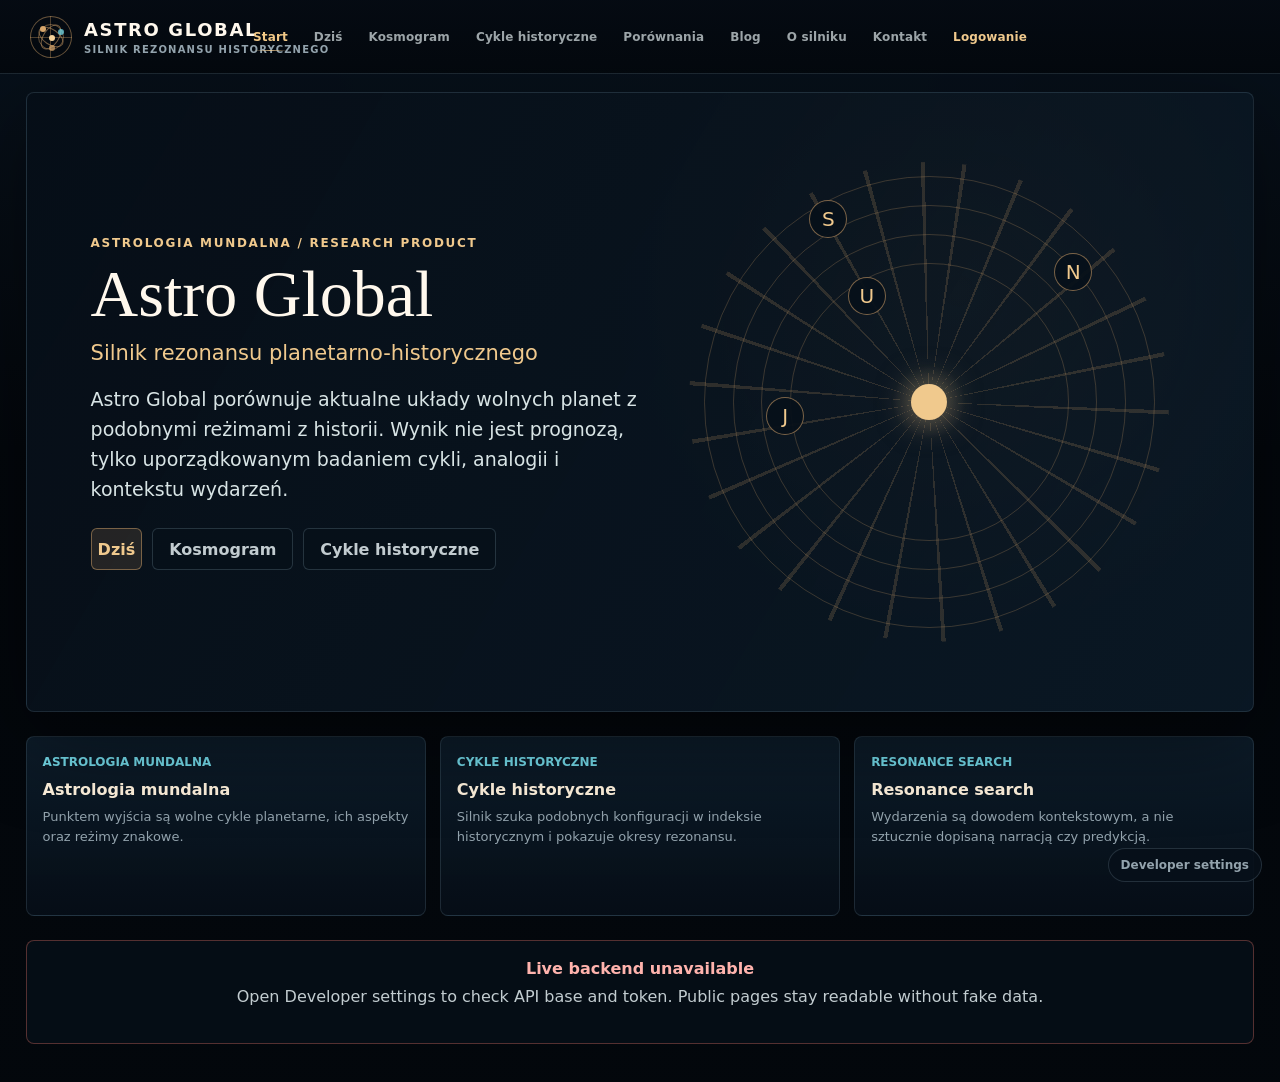
==== commit 70b6d441: "fix: stabilize product navigation alignment" ====
--- a/web/index.html
+++ b/web/index.html
@@ -6,7 +6,7 @@
     <meta http-equiv="Cache-Control" content="no-store" />
     <title>Astro Global</title>
     <link rel="icon" href="data:image/svg+xml,%3Csvg xmlns='http://www.w3.org/2000/svg' viewBox='0 0 64 64'%3E%3Ccircle cx='32' cy='32' r='28' fill='%23030a11' stroke='%23d6a56b' stroke-width='4'/%3E%3Ccircle cx='32' cy='32' r='6' fill='%23d6a56b'/%3E%3Cg fill='none' stroke='%2372d8e7' stroke-width='2'%3E%3Ccircle cx='32' cy='32' r='17'/%3E%3Cpath d='M32 6v10M32 48v10M6 32h10M48 32h10'/%3E%3C/g%3E%3C/svg%3E" />
-    <link rel="stylesheet" href="./styles.css?v=20260526-polish-product-nav" />
+    <link rel="stylesheet" href="./styles.css?v=20260526-stable-product-nav" />
   </head>
   <body>
     <header class="app-header">
@@ -97,6 +97,6 @@
         }
       }, 2500);
     </script>
-    <script src="./shell.js?v=20260526-polish-product-nav" type="module"></script>
+    <script src="./shell.js?v=20260526-stable-product-nav" type="module"></script>
   </body>
 </html>
--- a/web/styles.css
+++ b/web/styles.css
@@ -119,11 +119,11 @@
   top: 0;
   z-index: 20;
   display: grid;
-  grid-template-columns: minmax(220px, 310px) minmax(0, 1fr);
-  gap: clamp(18px, 3vw, 44px);
+  grid-template-columns: minmax(220px, 300px) minmax(0, 1fr) minmax(160px, 300px);
+  gap: clamp(14px, 2vw, 28px);
   align-items: center;
-  min-height: 76px;
-  padding: 12px clamp(16px, 2.4vw, 34px);
+  min-height: 74px;
+  padding: 11px clamp(16px, 2.4vw, 30px);
   border-bottom: 1px solid var(--line);
   background:
     linear-gradient(180deg, rgba(5, 11, 18, 0.96), rgba(3, 8, 13, 0.94)),
@@ -220,15 +220,23 @@
 
 .primary-nav {
   display: flex;
-  flex-wrap: wrap;
-  gap: 4px 6px;
-  justify-content: end;
+  flex-wrap: nowrap;
+  gap: 4px;
+  justify-content: center;
   align-items: center;
+  justify-self: center;
+  min-width: 0;
+  width: min(100%, 880px);
 }
 
 .nav-link {
+  position: relative;
+  display: inline-flex;
+  align-items: center;
+  justify-content: center;
+  flex: 0 1 auto;
   min-height: 34px;
-  padding: 0 11px;
+  padding: 0 10px;
   border: 1px solid transparent;
   border-radius: 999px;
   background: transparent;
@@ -238,14 +246,29 @@
   letter-spacing: 0.01em;
   text-decoration: none;
   text-transform: none;
+  white-space: nowrap;
   transition: border-color 150ms ease, background 150ms ease, color 150ms ease;
 }
 
-.nav-link:hover,
+.nav-link:hover {
+  color: #fff4df;
+  background: rgba(214, 165, 107, 0.045);
+}
+
 .nav-link.active {
-  color: #fff4df;
-  border-color: rgba(214, 165, 107, 0.22);
-  background: rgba(214, 165, 107, 0.07);
+  color: #f2c987;
+  border-color: transparent;
+  background: transparent;
+}
+
+.nav-link.active::after {
+  position: absolute;
+  right: 11px;
+  bottom: 2px;
+  left: 11px;
+  height: 1px;
+  background: linear-gradient(90deg, transparent, rgba(240, 201, 141, 0.86), transparent);
+  content: "";
 }
 
 .nav-link-anchor {
@@ -255,8 +278,8 @@
 
 .nav-login-link {
   color: #f0c98d;
-  border-color: rgba(214, 165, 107, 0.24);
-  background: rgba(214, 165, 107, 0.055);
+  border-color: transparent;
+  background: transparent;
 }
 
 .header-actions {
@@ -1479,7 +1502,7 @@
 .explorer-top-bar {
   grid-area: top;
   display: grid;
-  grid-template-columns: 232px minmax(0, 1fr) 164px 40px;
+  grid-template-columns: 214px minmax(0, 1fr) 164px 40px;
   gap: 10px;
   align-items: stretch;
   min-width: 0;
@@ -1664,15 +1687,20 @@
 
 .product-toolbar-nav {
   display: flex;
-  flex-wrap: wrap;
-  gap: 4px 6px;
-  justify-content: end;
+  flex-wrap: nowrap;
+  gap: 4px;
+  justify-content: center;
   align-items: center;
 }
 
 .product-nav-link {
+  position: relative;
+  display: inline-flex;
+  align-items: center;
+  justify-content: center;
+  flex: 0 1 auto;
   min-height: 34px;
-  padding: 0 11px;
+  padding: 0 10px;
   border: 1px solid transparent;
   border-radius: 999px;
   background: transparent;
@@ -1685,10 +1713,25 @@
 }
 
 .product-nav-link:hover,
+.product-nav-link:hover {
+  color: #fff4df;
+  background: rgba(214, 165, 107, 0.045);
+}
+
 .product-nav-link.active {
-  color: #fff4df;
-  border-color: rgba(214, 165, 107, 0.22);
-  background: rgba(214, 165, 107, 0.07);
+  color: #f2c987;
+  border-color: transparent;
+  background: transparent;
+}
+
+.product-nav-link.active::after {
+  position: absolute;
+  right: 10px;
+  bottom: 2px;
+  left: 10px;
+  height: 1px;
+  background: linear-gradient(90deg, transparent, rgba(240, 201, 141, 0.86), transparent);
+  content: "";
 }
 
 .product-mode-tabs {
@@ -1697,14 +1740,14 @@
   justify-content: center;
   align-items: center;
   align-content: start;
+  justify-self: center;
+  width: auto;
+  max-width: min(100%, 880px);
   padding-top: 13px;
 }
 
 .product-mode-tabs .product-nav-link {
-  display: inline-flex;
   flex: 0 1 auto;
-  align-items: center;
-  justify-content: center;
   min-height: 34px;
   padding: 0 7px;
   color: rgba(220, 228, 230, 0.68);
@@ -1713,9 +1756,8 @@
 
 .product-mode-tabs .product-nav-link.active {
   color: var(--copper-2);
-  background:
-    linear-gradient(180deg, rgba(214, 165, 107, 0.09), rgba(214, 165, 107, 0.035));
-  box-shadow: inset 0 -1px 0 rgba(240, 201, 141, 0.54);
+  background: transparent;
+  box-shadow: none;
 }
 
 .mode-tabs span {
